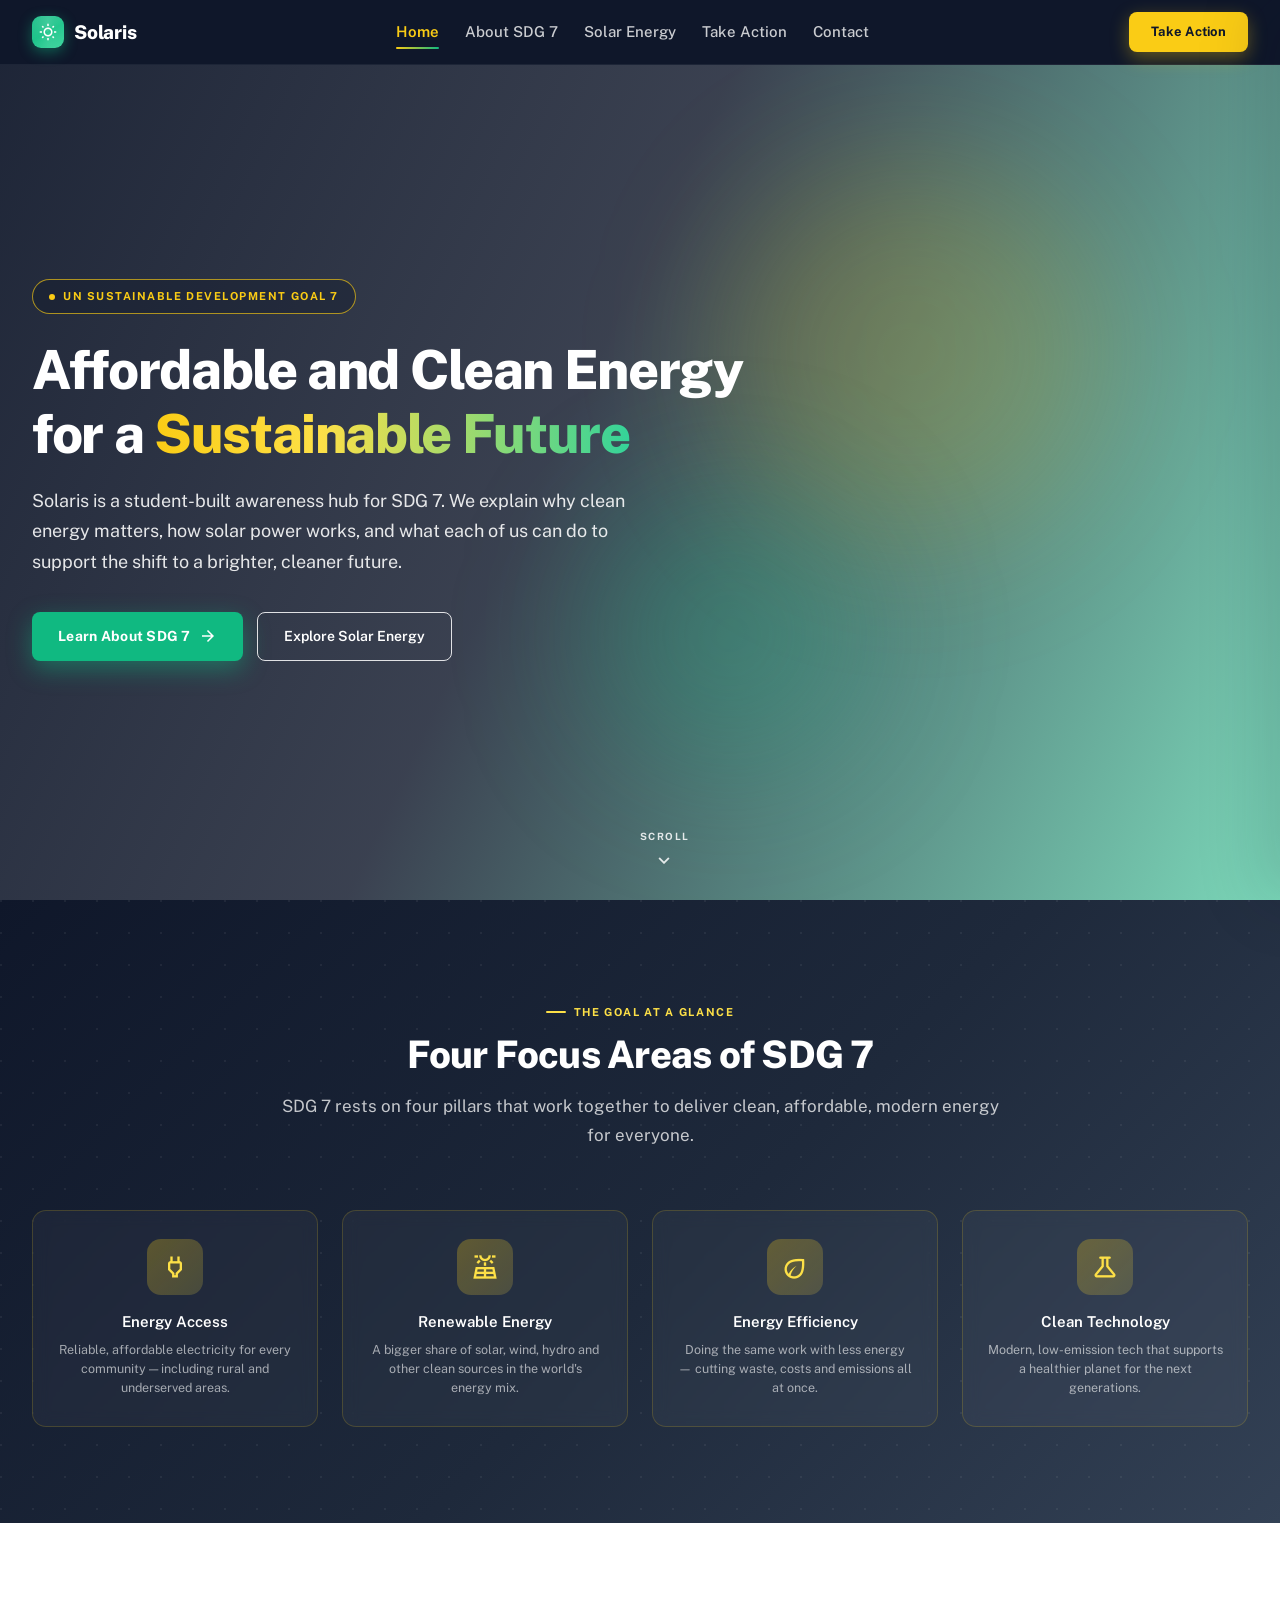
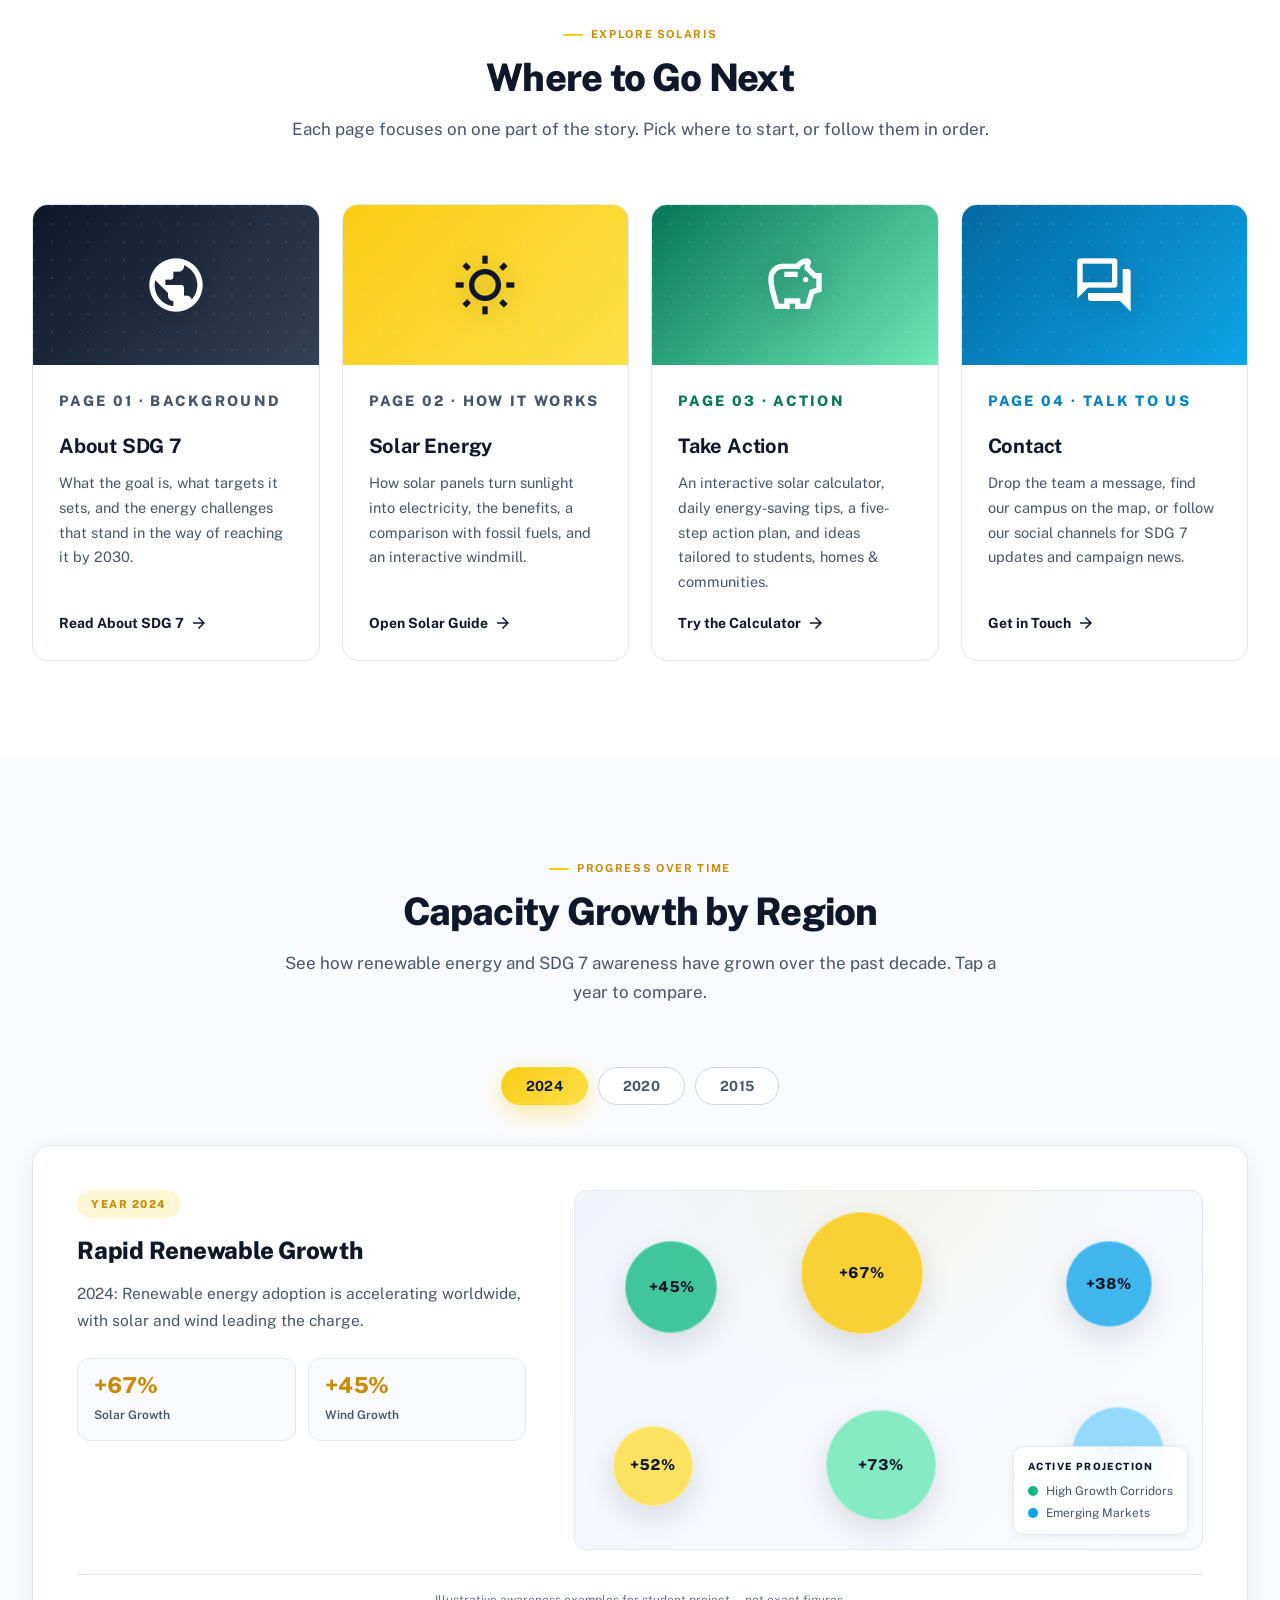
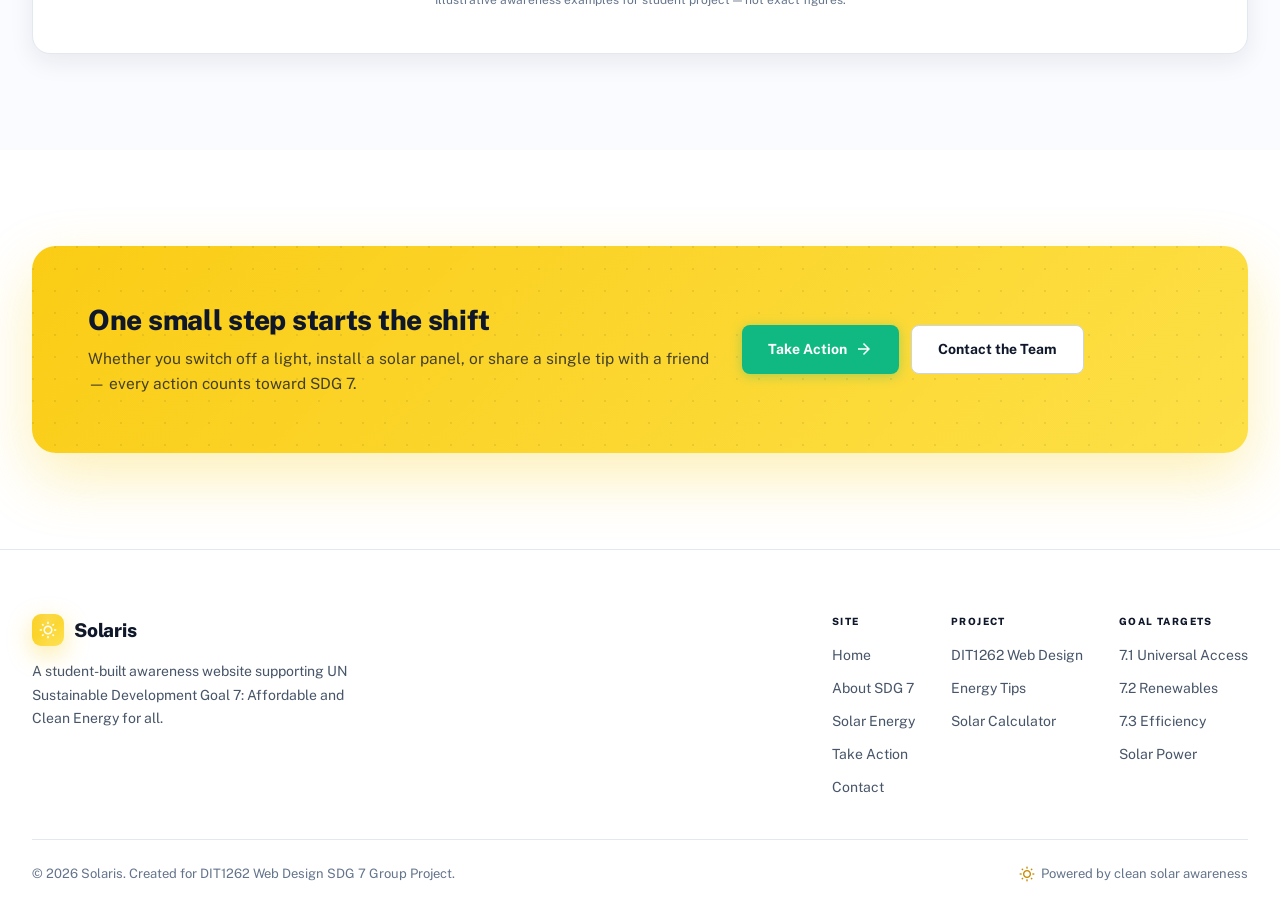
==== index.html @ 4091bb42 "second submit" ====
<!DOCTYPE html>
<html lang="en">
<head>
  <meta charset="utf-8"/>
  <meta name="viewport" content="width=device-width, initial-scale=1.0, viewport-fit=cover"/>
  <meta name="theme-color" content="#0f172a"/>
  <title>Solaris | SDG 7 Affordable and Clean Energy</title>
  <meta name="description" content="Solaris is a student-built awareness website for UN SDG 7: Affordable and Clean Energy. Learn about solar power, the energy challenges we face, and how to take action."/>

  <link rel="preconnect" href="https://fonts.googleapis.com"/>
  <link rel="preconnect" href="https://fonts.gstatic.com" crossorigin/>
  <link href="https://fonts.googleapis.com/css2?family=Public+Sans:wght@300;400;500;600;700;800&display=swap" rel="stylesheet"/>
  <link href="https://fonts.googleapis.com/css2?family=Material+Symbols+Outlined:wght,FILL@100..700,0..1&display=swap" rel="stylesheet"/>
  <link rel="stylesheet" href="css/style.css"/>

  <!-- Page-scoped palette: emerald #10B981 (primary), navy #0F172A (secondary), yellow #FACC15 (accent) -->
  <style>
    /* Clean white page; navy navbar for strong contrast and a modern sustainability feel */
    body { background:#ffffff; }
    .navbar {
      background:#0F172A;
      border-bottom:1px solid rgba(255,255,255,.06);
    }
    .navbar.scrolled {
      background:rgba(15,23,42,.88);
      backdrop-filter:blur(20px);
      -webkit-backdrop-filter:blur(20px);
      box-shadow:0 1px 0 rgba(255,255,255,.04), 0 8px 32px rgba(15,23,42,.35);
    }
    /* Light navbar text on dark navbar */
    .navbar .logo { color:#ffffff; }
    .navbar .nav-link { color:rgba(255,255,255,.78); }
    .navbar .nav-link:hover { color:#ffffff; }
    .navbar .nav-link.active { color:#FACC15; }
    .navbar .hamburger span { background:#ffffff; }
    /* Logo mark — emerald with yellow sun for the sustainability + solar feel */
    .navbar .logo-mark {
      background:linear-gradient(135deg,#10B981 0%,#34D399 100%);
      color:#0F172A;
      box-shadow:0 4px 14px rgba(16,185,129,.45);
    }
    /* Navbar primary CTA — yellow accent for the "Take Action" pill */
    .navbar .nav-actions .btn-primary {
      background:#FACC15;
      color:#0F172A;
      box-shadow:0 6px 18px rgba(250,204,21,.35);
    }
    .navbar .nav-actions .btn-primary:hover {
      background:#fbd72a;
      box-shadow:0 8px 22px rgba(250,204,21,.45);
    }

    /* Hero — navy → emerald gradient overlay (readable, vibrant, on-brand) */
    .image-hero .hero-overlay {
      background:linear-gradient(
        115deg,
        rgba(15,23,42,.94) 0%,
        rgba(15,23,42,.82) 45%,
        rgba(16,185,129,.55) 100%
      );
    }

    /* Pill badge — yellow outline + yellow text (solar accent on dark) */
    .image-hero .hero-badge {
      background:rgba(15,23,42,.35);
      border:1.5px solid rgba(250,204,21,.65);
      color:#FACC15;
    }
    .image-hero .hero-badge .dot { background:#FACC15; }

    /* Headline + lead — white on dark */
    .image-hero h1 { color:#ffffff; }
    .image-hero .lead { color:rgba(255,255,255,.88); }

    /* Accent phrase — yellow → emerald gradient ties the whole palette together */
    .image-hero h1 .accent {
      background:linear-gradient(90deg,#FACC15 0%,#FDE047 35%,#34D399 100%);
      -webkit-background-clip:text; background-clip:text;
      -webkit-text-fill-color:transparent; color:transparent;
    }

    /* Primary CTA — emerald with white text (the renewable-energy signal color) */
    .image-hero .btn-primary {
      background:#10B981;
      color:#ffffff;
      box-shadow:0 8px 24px rgba(16,185,129,.45);
    }
    .image-hero .btn-primary:hover {
      background:#0ea371;
      box-shadow:0 10px 28px rgba(16,185,129,.55);
    }

    /* Ghost CTA — white outline + white text on the dark hero */
    .image-hero .btn-ghost {
      background:transparent;
      border:1.5px solid rgba(255,255,255,.85);
      color:#ffffff;
    }
    .image-hero .btn-ghost:hover {
      background:rgba(255,255,255,.10);
      border-color:#ffffff;
      color:#ffffff;
    }

    /* Hero orbs — soft emerald + yellow halos */
    .image-hero .hero-orb-a { background:rgba(250,204,21,.18); }
    .image-hero .hero-orb-b { background:rgba(16,185,129,.22); }

    /* Scroll hint readable on dark hero */
    .image-hero .scroll-hint { color:rgba(255,255,255,.85); }
  </style>
</head>
<body>

  <!-- ===== NAVIGATION ===== -->
  <header class="navbar" id="navbar" role="banner">
    <div class="container nav-inner">
      <a href="index.html" class="logo" aria-label="Solaris home">
        <span class="logo-mark"><span class="ms" aria-hidden="true">wb_sunny</span></span>
        Solaris
      </a>
      <nav class="nav-links" aria-label="Primary navigation">
        <a href="index.html" class="nav-link active">Home</a>
        <a href="about.html"     class="nav-link">About SDG 7</a>
        <a href="solar.html"     class="nav-link">Solar Energy</a>
        <a href="solutions.html" class="nav-link">Take Action</a>
        <a href="contact.html"   class="nav-link">Contact</a>
      </nav>
      <div class="nav-actions">
        <a href="solutions.html" class="btn-primary" style="font-size:13px;padding:10px 22px;">Take Action</a>
      </div>
      <button class="hamburger" id="hamburger" aria-label="Open menu" aria-expanded="false">
        <span></span><span></span><span></span>
      </button>
    </div>
  </header>

  <!-- ===== MOBILE DRAWER ===== -->
  <div class="mobile-overlay" id="mobileOverlay" aria-hidden="true"></div>
  <aside class="mobile-drawer" id="mobileDrawer" aria-label="Mobile navigation">
    <div class="drawer-head">
      <strong>Menu</strong>
      <button onclick="closeMenu()" aria-label="Close menu" style="color:#475569;"><span class="ms">close</span></button>
    </div>
    <nav class="drawer-nav" aria-label="Mobile primary">
      <a href="index.html" class="active" onclick="closeMenu()">Home</a>
      <a href="about.html"     onclick="closeMenu()">About SDG 7</a>
      <a href="solar.html"     onclick="closeMenu()">Solar Energy</a>
      <a href="solutions.html" onclick="closeMenu()">Take Action</a>
      <a href="contact.html"   onclick="closeMenu()">Contact</a>
    </nav>
  </aside>

  <main id="main">

    <!-- ===== HERO ===== -->
    <section class="image-hero" id="home" aria-labelledby="hero-title">
      <div class="hero-bg">
        <img src="https://lh3.googleusercontent.com/aida-public/[base64]" alt="Wind farm at dusk representing clean renewable energy"/>
        <div class="hero-overlay"></div>
      </div>
      <span class="hero-orb hero-orb-a drifting" aria-hidden="true"></span>
      <span class="hero-orb hero-orb-b drifting" aria-hidden="true" style="animation-delay:-4s;"></span>

      <div class="container hero-content">
        <div class="hero-inner">
          <p class="hero-badge">
            <span class="dot" aria-hidden="true"></span>
            UN Sustainable Development Goal 7
          </p>
          <h1 id="hero-title">
            Affordable and Clean Energy for a <span class="accent">Sustainable Future</span>
          </h1>
          <p class="lead">
            Solaris is a student-built awareness hub for SDG 7. We explain why
            clean energy matters, how solar power works, and what each of us can
            do to support the shift to a brighter, cleaner future.
          </p>
          <div class="hero-actions">
            <a href="about.html" class="btn-primary">
              Learn About SDG 7
              <span class="ms" aria-hidden="true" style="font-size:18px;">arrow_forward</span>
            </a>
            <a href="solar.html" class="btn-ghost">Explore Solar Energy</a>
          </div>
        </div>
      </div>

      <a href="#focus" class="scroll-hint" aria-label="Scroll to next section">
        <span>Scroll</span>
        <span class="ms" aria-hidden="true" style="font-size:22px;">keyboard_arrow_down</span>
      </a>
    </section>

    <!-- ===== SDG 7 FOCUS AREAS (overview only) ===== -->
    <section class="section section--dark" id="focus" aria-labelledby="focus-title">
      <div class="container">
        <div class="center-head reveal">
          <p class="sec-label center">The Goal at a Glance</p>
          <h2 class="section-title" id="focus-title">Four Focus Areas of SDG 7</h2>
          <p class="section-body">SDG 7 rests on four pillars that work together to deliver clean, affordable, modern energy for everyone.</p>
        </div>
        <div class="stats-grid stagger">
          <article class="stat-card reveal d1">
            <div class="stat-icon"><span class="ms" aria-hidden="true">power</span></div>
            <h3>Energy Access</h3>
            <p>Reliable, affordable electricity for every community &mdash; including rural and underserved areas.</p>
          </article>
          <article class="stat-card reveal d2">
            <div class="stat-icon"><span class="ms" aria-hidden="true">solar_power</span></div>
            <h3>Renewable Energy</h3>
            <p>A bigger share of solar, wind, hydro and other clean sources in the world's energy mix.</p>
          </article>
          <article class="stat-card reveal d3">
            <div class="stat-icon"><span class="ms" aria-hidden="true">eco</span></div>
            <h3>Energy Efficiency</h3>
            <p>Doing the same work with less energy &mdash; cutting waste, costs and emissions all at once.</p>
          </article>
          <article class="stat-card reveal d4">
            <div class="stat-icon"><span class="ms" aria-hidden="true">science</span></div>
            <h3>Clean Technology</h3>
            <p>Modern, low-emission tech that supports a healthier planet for the next generations.</p>
          </article>
        </div>
      </div>
    </section>

    <!-- ===== EXPLORE THE SITE (page previews) ===== -->
    <section class="section section--white" id="explore" aria-labelledby="explore-title">
      <div class="container">
        <div class="center-head reveal">
          <p class="sec-label center">Explore Solaris</p>
          <h2 class="section-title" id="explore-title">Where to Go Next</h2>
          <p class="section-body">Each page focuses on one part of the story. Pick where to start, or follow them in order.</p>
        </div>

        <div class="preview-grid">
          <a href="about.html" class="preview-card reveal-up d1">
            <div class="preview-thumb t-navy">
              <span class="ms" aria-hidden="true">public</span>
            </div>
            <div class="preview-body">
              <p class="preview-kicker">Page 01 &middot; Background</p>
              <h3>About SDG 7</h3>
              <p>What the goal is, what targets it sets, and the energy challenges that stand in the way of reaching it by 2030.</p>
              <span class="preview-link">Read About SDG 7 <span class="ms" aria-hidden="true" style="font-size:18px;">arrow_forward</span></span>
            </div>
          </a>

          <a href="solar.html" class="preview-card t-solar reveal-up d2">
            <div class="preview-thumb t-solar">
              <span class="ms" aria-hidden="true">wb_sunny</span>
            </div>
            <div class="preview-body">
              <p class="preview-kicker">Page 02 &middot; How It Works</p>
              <h3>Solar Energy</h3>
              <p>How solar panels turn sunlight into electricity, the benefits, a comparison with fossil fuels, and an interactive windmill.</p>
              <span class="preview-link">Open Solar Guide <span class="ms" aria-hidden="true" style="font-size:18px;">arrow_forward</span></span>
            </div>
          </a>

          <a href="solutions.html" class="preview-card t-green reveal-up d3">
            <div class="preview-thumb t-green">
              <span class="ms" aria-hidden="true">savings</span>
            </div>
            <div class="preview-body">
              <p class="preview-kicker">Page 03 &middot; Action</p>
              <h3>Take Action</h3>
              <p>An interactive solar calculator, daily energy-saving tips, a five-step action plan, and ideas tailored to students, homes &amp; communities.</p>
              <span class="preview-link">Try the Calculator <span class="ms" aria-hidden="true" style="font-size:18px;">arrow_forward</span></span>
            </div>
          </a>

          <a href="contact.html" class="preview-card t-blue reveal-up d4">
            <div class="preview-thumb t-blue">
              <span class="ms" aria-hidden="true">forum</span>
            </div>
            <div class="preview-body">
              <p class="preview-kicker">Page 04 &middot; Talk to Us</p>
              <h3>Contact</h3>
              <p>Drop the team a message, find our campus on the map, or follow our social channels for SDG 7 updates and campaign news.</p>
              <span class="preview-link">Get in Touch <span class="ms" aria-hidden="true" style="font-size:18px;">arrow_forward</span></span>
            </div>
          </a>
        </div>
      </div>
    </section>

    <!-- ===== PROGRESS / YEAR SELECTOR ===== -->
    <section class="section section--surface" id="progress" aria-labelledby="progress-title">
      <div class="container">
        <div class="center-head reveal">
          <p class="sec-label center">Progress Over Time</p>
          <h2 class="section-title" id="progress-title">Capacity Growth by Region</h2>
          <p class="section-body">See how renewable energy and SDG 7 awareness have grown over the past decade. Tap a year to compare.</p>
        </div>

        <div class="year-tabs reveal" id="yearTabs" role="tablist" aria-label="Select year to view">
          <button type="button" class="year-tab active" data-year="2024" role="tab" aria-selected="true">2024</button>
          <button type="button" class="year-tab" data-year="2020" role="tab" aria-selected="false">2020</button>
          <button type="button" class="year-tab" data-year="2015" role="tab" aria-selected="false">2015</button>
        </div>

        <article class="timeline-card reveal">
          <div class="timeline-grid">

            <div class="timeline-content fade" id="timelineContent">
              <span class="timeline-tag" id="timelineTag">Year 2024</span>
              <h3 id="timelineTitle">Rapid Renewable Growth</h3>
              <p id="timelineText">2024: Renewable energy adoption is accelerating worldwide, with solar and wind leading the charge.</p>
              <div class="timeline-mini">
                <div class="mini-stat">
                  <strong id="mini1Val">+67%</strong>
                  <span id="mini1Label">Solar Growth</span>
                </div>
                <div class="mini-stat">
                  <strong id="mini2Val">+45%</strong>
                  <span id="mini2Label">Wind Growth</span>
                </div>
              </div>
            </div>

            <div class="map-visual" id="mapVisual" role="img" aria-label="Animated bubble visual showing regional renewable growth">
              <div class="region-visual" id="regionVisual">
                <div class="region-bubble bubble-a">+45%</div>
                <div class="region-bubble bubble-b">+67%</div>
                <div class="region-bubble bubble-c">+38%</div>
                <div class="region-bubble bubble-d">+52%</div>
                <div class="region-bubble bubble-e">+73%</div>
                <div class="region-bubble bubble-f">+42%</div>
              </div>
              <div class="map-legend" aria-hidden="true">
                <div class="legend-title">Active Projection</div>
                <div class="legend-row"><span class="legend-dot green"></span>High Growth Corridors</div>
                <div class="legend-row"><span class="legend-dot blue"></span>Emerging Markets</div>
              </div>
            </div>

          </div>
          <p class="timeline-foot">Illustrative awareness examples for student project &mdash; not exact figures.</p>
        </article>
      </div>
    </section>

    <!-- ===== CTA BANNER ===== -->
    <section class="section section--white" aria-labelledby="cta-title">
      <div class="container">
        <div class="cta-banner reveal">
          <div class="cta-banner-text">
            <h2 id="cta-title">One small step starts the shift</h2>
            <p>Whether you switch off a light, install a solar panel, or share a single tip with a friend &mdash; every action counts toward SDG 7.</p>
          </div>
          <div class="cta-banner-actions">
            <a href="solutions.html" class="btn-secondary">
              Take Action
              <span class="ms" aria-hidden="true" style="font-size:18px;">arrow_forward</span>
            </a>
            <a href="contact.html" class="btn-outline">Contact the Team</a>
          </div>
        </div>
      </div>
    </section>

  </main>

  <!-- ===== FOOTER ===== -->
  <footer class="footer" role="contentinfo">
    <div class="container">
      <div class="foot-grid">
        <div class="foot-brand">
          <a href="index.html" class="logo">
            <span class="logo-mark"><span class="ms" aria-hidden="true">wb_sunny</span></span>
            Solaris
          </a>
          <p>A student-built awareness website supporting UN Sustainable Development Goal 7: Affordable and Clean Energy for all.</p>
        </div>
        <div class="foot-cols">
          <div class="foot-col">
            <h4>Site</h4>
            <ul>
              <li><a href="index.html">Home</a></li>
              <li><a href="about.html">About SDG 7</a></li>
              <li><a href="solar.html">Solar Energy</a></li>
              <li><a href="solutions.html">Take Action</a></li>
              <li><a href="contact.html">Contact</a></li>
            </ul>
          </div>
          <div class="foot-col">
            <h4>Project</h4>
            <ul>
              <li><a href="about.html">DIT1262 Web Design</a></li>
              <li><a href="solutions.html#tips">Energy Tips</a></li>
              <li><a href="solutions.html#calc">Solar Calculator</a></li>
            </ul>
          </div>
          <div class="foot-col">
            <h4>Goal Targets</h4>
            <ul>
              <li><a href="about.html#what-is">7.1 Universal Access</a></li>
              <li><a href="about.html#what-is">7.2 Renewables</a></li>
              <li><a href="about.html#what-is">7.3 Efficiency</a></li>
              <li><a href="solar.html">Solar Power</a></li>
            </ul>
          </div>
        </div>
      </div>
      <div class="foot-bottom">
        <p>&copy; 2026 Solaris. Created for DIT1262 Web Design SDG 7 Group Project.</p>
        <div class="meta">
          <span class="ms" aria-hidden="true">wb_sunny</span>
          Powered by clean solar awareness
        </div>
      </div>
    </div>
  </footer>

  <script src="js/main.js"></script>

  <!-- Year selector logic (isolated IIFE so it cannot be killed by errors elsewhere) -->
  <script>
  (function () {
    'use strict';
    var yearData = {
      '2024': {
        tag:'Year 2024',
        title:'Rapid Renewable Growth',
        text:'2024: Renewable energy adoption is accelerating worldwide, with solar and wind leading the charge.',
        mini:[{val:'+67%',label:'Solar Growth'},{val:'+45%',label:'Wind Growth'}],
        bubbles:['+45%','+67%','+38%','+52%','+73%','+42%']
      },
      '2020': {
        tag:'Year 2020',
        title:'Steady Renewable Expansion',
        text:'2020: Renewable capacity grew despite the pandemic, with solar PV setting new annual records.',
        mini:[{val:'+35%',label:'Solar Growth'},{val:'+22%',label:'Wind Growth'}],
        bubbles:['+28%','+35%','+18%','+22%','+42%','+15%']
      },
      '2015': {
        tag:'Year 2015',
        title:'The SDG 7 Starting Line',
        text:'2015: The year SDG 7 was adopted. Renewables made up just a small share of the global energy mix.',
        mini:[{val:'+12%',label:'Solar Growth'},{val:'+8%',label:'Wind Growth'}],
        bubbles:['+8%','+12%','+5%','+3%','+15%','+2%']
      }
    };

    function setText(id, value) {
      var el = document.getElementById(id);
      if (el) el.textContent = value;
    }

    function updateYear(year) {
      var data = yearData[year];
      if (!data) return;

      // Toggle active button
      document.querySelectorAll('#yearTabs .year-tab').forEach(function (b) {
        var on = b.getAttribute('data-year') === year;
        b.classList.toggle('active', on);
        b.setAttribute('aria-selected', on ? 'true' : 'false');
      });

      // Trigger fade re-animation
      var content = document.getElementById('timelineContent');
      if (content) {
        content.classList.remove('fade');
        // force reflow
        void content.offsetWidth;
        content.classList.add('fade');
      }

      setText('timelineTag',   data.tag);
      setText('timelineTitle', data.title);
      setText('timelineText',  data.text);
      setText('mini1Val',      data.mini[0].val);
      setText('mini1Label',    data.mini[0].label);
      setText('mini2Val',      data.mini[1].val);
      setText('mini2Label',    data.mini[1].label);

      // Update bubbles with a quick pop animation
      var bubbles = document.querySelectorAll('#regionVisual .region-bubble');
      bubbles.forEach(function (bubble, i) {
        bubble.textContent = data.bubbles[i] || '';
        bubble.style.transform = 'scale(0.85)';
        bubble.style.opacity = '0.5';
        setTimeout(function () {
          bubble.style.transform = '';
          bubble.style.opacity = '';
        }, 140);
      });
    }

    function init() {
      var container = document.getElementById('yearTabs');
      if (!container) return;
      container.addEventListener('click', function (e) {
        var btn = e.target.closest('.year-tab');
        if (!btn || !container.contains(btn)) return;
        updateYear(btn.getAttribute('data-year'));
      });
    }

    if (document.readyState === 'loading') {
      document.addEventListener('DOMContentLoaded', init);
    } else {
      init();
    }
  })();
  </script>
</body>
</html>
---- css/style.css ----
/* =====================================================
   SOLARIS — Shared Stylesheet
   DIT1262 Web Design Group Project
   UN Sustainable Development Goal 7
   ===================================================== */

/* ---------- DESIGN TOKENS ---------- */
:root {
  --navy-900:#0f172a;
  --navy-800:#1e293b;
  --navy-700:#334155;
  --ink-900:#0f172a;
  --ink-700:#475569;
  --ink-500:#64748b;
  --ink-300:#cbd5e1;
  --line:#e2e8f0;
  --bg:#fafbff;
  --green-700:#047857;
  --green-600:#10b981;
  --green-500:#34d399;
  --green-300:#6ee7b7;
  --solar-700:#ca8a04;
  --solar-600:#facc15;
  --solar-400:#fde047;
  --solar-200:#fef9c3;
  --blue-600:#0ea5e9;
  --blue-300:#7dd3fc;
  --warn-600:#c2410c;
  --warn-500:#f97316;
  --warn-300:#fdba74;
  --alert-600:#dc2626;
  --alert-500:#ef4444;
  --alert-300:#fca5a5;

  --shadow-sm:0 2px 8px rgba(15,23,42,.06);
  --shadow-md:0 8px 24px rgba(15,23,42,.08);
  --shadow-lg:0 20px 56px rgba(15,23,42,.12), 0 6px 20px rgba(15,23,42,.06);
  --shadow-glow:0 6px 20px rgba(16,185,129,.45);
  --shadow-solar:0 8px 24px rgba(250,204,21,.4);

  --r-sm:8px;
  --r-md:12px;
  --r-lg:18px;
  --ease:cubic-bezier(0.16,1,0.3,1);
}

/* ---------- RESET ---------- */
*, *::before, *::after { box-sizing:border-box; margin:0; padding:0; }
html {
  scroll-behavior:smooth;
  scroll-padding-top:80px;
  overflow-x:hidden;
}
body {
  font-family:'Public Sans', system-ui, -apple-system, sans-serif;
  color:var(--ink-900);
  background:var(--bg);
  line-height:1.5;
  -webkit-font-smoothing:antialiased;
  overflow-x:hidden;
  min-width:320px;
}
img { max-width:100%; display:block; }
a { text-decoration:none; color:inherit; }
button { font-family:inherit; cursor:pointer; border:none; background:none; }
ul { list-style:none; }
input, textarea, select { font-family:inherit; font-size:inherit; }
table { border-collapse:collapse; width:100%; }

.ms {
  font-family:'Material Symbols Outlined';
  font-variation-settings:'FILL' 0, 'wght' 400, 'GRAD' 0, 'opsz' 24;
  font-size:24px;
  line-height:1;
  display:inline-block;
  vertical-align:middle;
  user-select:none;
}

.container { max-width:1280px; margin:0 auto; padding:0 24px; }

/* ---------- NAVBAR ---------- */
.navbar {
  position:fixed; top:0; left:0; right:0; z-index:50;
  background:#fff;
  border-bottom:1px solid rgba(0,0,0,.05);
  transition:background .4s ease, backdrop-filter .4s ease, box-shadow .4s ease;
}
.navbar.scrolled {
  background:rgba(255,255,255,.82);
  backdrop-filter:blur(20px);
  -webkit-backdrop-filter:blur(20px);
  box-shadow:0 1px 0 rgba(0,0,0,.04), 0 8px 32px rgba(15,23,42,.07);
}
.nav-inner {
  height:64px;
  display:flex; align-items:center; justify-content:space-between;
  gap:32px;
}
.logo {
  display:flex; align-items:center; gap:10px;
  font-weight:800; font-size:19px;
  color:var(--navy-900);
  letter-spacing:-0.01em;
  flex-shrink:0;
}
.logo-mark {
  width:32px; height:32px;
  background:linear-gradient(135deg, var(--solar-600) 0%, var(--solar-400) 100%);
  border-radius:9px;
  display:flex; align-items:center; justify-content:center;
  box-shadow:var(--shadow-solar);
  position:relative;
  overflow:hidden;
}
.logo-mark::after {
  content:'';
  position:absolute; inset:-30%;
  background:conic-gradient(from 0deg, rgba(255,255,255,.4) 0deg, transparent 60deg, rgba(255,255,255,.2) 180deg, transparent 240deg, rgba(255,255,255,.4) 360deg);
  animation:logoSpin 6s linear infinite;
  opacity:.4;
}
@keyframes logoSpin { to { transform:rotate(360deg); } }
.logo-mark .ms { font-size:18px; color:#fff; position:relative; z-index:1; }

.nav-links { display:none; gap:26px; align-items:center; }
.nav-link {
  position:relative;
  font-weight:500; color:var(--ink-700);
  font-size:15px; padding:4px 0;
  transition:color .2s;
}
.nav-link::after {
  content:''; position:absolute; bottom:-2px; left:0; right:0;
  height:2px;
  background:linear-gradient(90deg, var(--solar-600), var(--green-600));
  border-radius:1px;
  transform:scaleX(0); transform-origin:left;
  transition:transform .25s var(--ease);
}
.nav-link:hover { color:var(--navy-900); }
.nav-link:hover::after,
.nav-link.active::after { transform:scaleX(1); }
.nav-link.active { color:var(--navy-900); font-weight:600; }

.nav-actions { display:none; align-items:center; gap:12px; }

.hamburger {
  display:flex; flex-direction:column; gap:5px; padding:4px;
}
.hamburger span {
  display:block; width:24px; height:2px;
  background:var(--navy-900); border-radius:1px;
  transition:transform .3s, opacity .3s;
}
.hamburger.open span:nth-child(1) { transform:translateY(7px) rotate(45deg); }
.hamburger.open span:nth-child(2) { opacity:0; }
.hamburger.open span:nth-child(3) { transform:translateY(-7px) rotate(-45deg); }

/* Mobile drawer */
.mobile-overlay {
  position:fixed; inset:0; z-index:40;
  background:rgba(0,0,0,.4);
  opacity:0; pointer-events:none;
  transition:opacity .3s;
}
.mobile-overlay.open { opacity:1; pointer-events:auto; }
.mobile-drawer {
  position:fixed; top:0; right:0; bottom:0; z-index:50;
  width:280px; background:#fff;
  display:flex; flex-direction:column;
  transform:translateX(100%);
  transition:transform .35s var(--ease);
  box-shadow:-20px 0 60px rgba(15,23,42,.15);
}
.mobile-drawer.open { transform:translateX(0); }
.drawer-head {
  height:64px; padding:0 24px;
  display:flex; align-items:center; justify-content:space-between;
  border-bottom:1px solid var(--line);
}
.drawer-head strong { font-weight:700; color:var(--navy-900); }
.drawer-nav { padding:20px; display:flex; flex-direction:column; gap:4px; }
.drawer-nav a {
  padding:12px 14px; border-radius:8px;
  font-weight:500; color:var(--ink-700); font-size:15px;
  transition:background .2s, color .2s;
}
.drawer-nav a:hover { background:var(--bg); color:var(--navy-900); }
.drawer-nav a.active { color:var(--navy-900); font-weight:600; background:#fef9c3; }

/* ---------- BUTTONS ---------- */
.btn-primary {
  display:inline-flex; align-items:center; justify-content:center; gap:8px;
  background:linear-gradient(135deg, var(--solar-600) 0%, var(--solar-400) 100%);
  color:var(--navy-900);
  font-weight:700; font-size:14px; letter-spacing:.02em;
  padding:13px 26px; border-radius:8px;
  box-shadow:var(--shadow-solar);
  transition:transform .15s, box-shadow .2s, filter .2s;
  white-space:nowrap;
}
.btn-primary:hover {
  transform:translateY(-2px);
  box-shadow:0 12px 28px rgba(250,204,21,.5);
  filter:brightness(1.05);
}
.btn-primary:active { transform:translateY(0); }

.btn-secondary {
  display:inline-flex; align-items:center; justify-content:center; gap:8px;
  background:var(--green-600); color:#fff;
  font-weight:700; font-size:14px;
  padding:13px 26px; border-radius:8px;
  box-shadow:0 2px 12px rgba(16,185,129,.35);
  transition:background .2s, transform .15s, box-shadow .2s;
  white-space:nowrap;
}
.btn-secondary:hover {
  background:#059669; transform:translateY(-2px);
  box-shadow:var(--shadow-glow);
}

.btn-ghost {
  display:inline-flex; align-items:center; gap:8px;
  background:rgba(255,255,255,.08); color:#fff;
  font-weight:600; font-size:14px;
  padding:13px 26px; border-radius:8px;
  border:1.5px solid rgba(255,255,255,.45);
  backdrop-filter:blur(4px);
  -webkit-backdrop-filter:blur(4px);
  transition:background .2s, border-color .2s, transform .15s;
}
.btn-ghost:hover {
  background:rgba(255,255,255,.15);
  border-color:rgba(255,255,255,.7);
  transform:translateY(-2px);
}

.btn-outline {
  display:inline-flex; align-items:center; justify-content:center; gap:8px;
  background:#fff; color:var(--navy-900);
  font-weight:700; font-size:14px;
  padding:13px 26px; border-radius:8px;
  border:1.5px solid var(--ink-300);
  transition:border-color .2s, color .2s, transform .15s;
}
.btn-outline:hover {
  border-color:var(--solar-600);
  color:var(--solar-700);
  transform:translateY(-2px);
}

/* ---------- SCROLL REVEAL ---------- */
.reveal, .reveal-l, .reveal-r {
  opacity:0;
  transition:opacity .75s var(--ease), transform .75s var(--ease);
}
.reveal   { transform:translateY(28px); }
.reveal-l { transform:translateX(-28px); }
.reveal-r { transform:translateX(28px); }
.reveal.vis, .reveal-l.vis, .reveal-r.vis { opacity:1; transform:none; }
.d1 { transition-delay:70ms; }
.d2 { transition-delay:140ms; }
.d3 { transition-delay:210ms; }
.d4 { transition-delay:280ms; }
.d5 { transition-delay:350ms; }
.d6 { transition-delay:420ms; }

/* ---------- HERO (page-level) ---------- */
.page-hero {
  position:relative;
  min-height:62vh;
  display:flex; align-items:center;
  overflow:hidden;
  padding:140px 0 90px;
  background:linear-gradient(135deg, var(--navy-900) 0%, var(--navy-800) 55%, var(--navy-700) 100%);
}
.page-hero::before {
  content:''; position:absolute; inset:0;
  background-image:radial-gradient(circle at 1px 1px, rgba(255,255,255,.06) 1px, transparent 0);
  background-size:32px 32px; pointer-events:none;
}
.page-hero::after {
  content:''; position:absolute; inset:0;
  background:radial-gradient(circle at 80% 20%, rgba(250,204,21,.18) 0%, transparent 55%),
             radial-gradient(circle at 15% 85%, rgba(110,231,183,.14) 0%, transparent 50%);
  pointer-events:none;
}
.hero-orb {
  position:absolute; border-radius:50%; pointer-events:none;
  filter:blur(70px);
}
.hero-orb-a { width:380px; height:380px; background:rgba(250,204,21,.18); top:18%; right:10%; }
.hero-orb-b { width:260px; height:260px; background:rgba(16,185,129,.14); bottom:14%; right:38%; }

.hero-inner { max-width:760px; position:relative; z-index:2; }

@keyframes heroIn {
  from { opacity:0; transform:translateY(20px); }
  to   { opacity:1; transform:translateY(0); }
}
@keyframes glowPulse {
  0%, 100% { box-shadow:0 0 0 0 rgba(250,204,21,.45); }
  50%      { box-shadow:0 0 0 12px rgba(250,204,21,0); }
}

.hero-badge {
  display:inline-flex; align-items:center; gap:8px;
  padding:8px 16px; border-radius:100px;
  background:rgba(250,204,21,.18);
  border:1px solid rgba(250,204,21,.4);
  color:var(--solar-400); font-size:11px; font-weight:700;
  letter-spacing:.14em; text-transform:uppercase;
  margin-bottom:24px;
  animation:heroIn .6s .25s ease both, glowPulse 3s ease-in-out 1s infinite;
}
.hero-badge .dot { width:6px; height:6px; border-radius:50%; background:var(--solar-400); }

.page-hero h1 {
  font-size:48px; line-height:58px;
  letter-spacing:-.025em; font-weight:800;
  color:#fff; margin-bottom:18px;
  animation:heroIn .7s .45s ease both;
}
.page-hero h1 .accent {
  background:linear-gradient(95deg, var(--solar-400) 0%, var(--green-300) 100%);
  -webkit-background-clip:text; -webkit-text-fill-color:transparent;
  background-clip:text;
}
.page-hero .lead {
  color:rgba(255,255,255,.78);
  font-size:17px; line-height:1.7;
  margin-bottom:32px; max-width:600px;
  animation:heroIn .7s .65s ease both;
}
.hero-actions {
  display:flex; flex-wrap:wrap; gap:14px;
  animation:heroIn .7s .85s ease both;
}

.crumbs {
  display:flex; align-items:center; gap:8px;
  font-size:12px; color:rgba(255,255,255,.6);
  margin-bottom:22px; letter-spacing:.04em;
  animation:heroIn .6s .15s ease both;
}
.crumbs a { color:rgba(255,255,255,.78); transition:color .2s; }
.crumbs a:hover { color:var(--solar-400); }
.crumbs .ms { font-size:14px; opacity:.6; }

/* ---------- SECTION PRIMITIVES ---------- */
.section { padding:96px 0; }
.section--white { background:#fff; }
.section--surface { background:var(--bg); }
.section--soft {
  background:linear-gradient(145deg, #eef5ff 0%, #fef9c3 100%);
}
.section--dark {
  background:linear-gradient(135deg, var(--navy-900) 0%, var(--navy-800) 55%, var(--navy-700) 100%);
  color:#fff; position:relative; overflow:hidden;
}
.section--dark::before {
  content:''; position:absolute; inset:0;
  background-image:radial-gradient(circle at 1px 1px, rgba(255,255,255,.06) 1px, transparent 0);
  background-size:32px 32px; pointer-events:none;
}
.section--dark > .container { position:relative; z-index:1; }

.sec-label {
  display:inline-flex; align-items:center; gap:8px;
  font-size:11px; font-weight:700; letter-spacing:.15em;
  text-transform:uppercase; color:var(--solar-700);
  margin-bottom:12px;
}
.sec-label::before {
  content:''; width:20px; height:2px;
  background:var(--solar-600); border-radius:1px;
  flex-shrink:0;
}
.sec-label.center { justify-content:center; }
.section--dark .sec-label { color:var(--solar-400); }
.section--dark .sec-label::before { background:var(--solar-400); }

.section-title {
  font-size:38px; line-height:46px; font-weight:800;
  color:var(--navy-900); letter-spacing:-.02em;
}
.section--dark .section-title { color:#fff; }
.section-body {
  color:var(--ink-700);
  font-size:17px; line-height:1.7;
  margin-top:14px;
}
.section--dark .section-body { color:rgba(255,255,255,.75); }

.center-head { text-align:center; max-width:720px; margin:0 auto 60px; }

/* ---------- CARDS (generic) ---------- */
.cards-grid {
  display:grid; grid-template-columns:1fr; gap:24px;
}
.card {
  background:#fff; border:1px solid var(--line);
  border-radius:14px;
  padding:32px;
  transition:transform .35s var(--ease), box-shadow .35s var(--ease), border-color .3s ease;
  position:relative; overflow:hidden;
}
.card:hover {
  transform:translateY(-5px);
  box-shadow:var(--shadow-lg);
  border-color:var(--ink-300);
}
.card::before {
  content:''; position:absolute; top:0; left:0; right:0; height:3px;
  background:linear-gradient(90deg, var(--bar-from, var(--solar-600)), var(--bar-to, var(--solar-400)));
}
.card.t-warn  { --bar-from:var(--warn-500); --bar-to:var(--warn-300); }
.card.t-alert { --bar-from:var(--alert-500); --bar-to:var(--alert-300); }
.card.t-info  { --bar-from:var(--blue-600); --bar-to:var(--blue-300); }
.card.t-green { --bar-from:var(--green-600); --bar-to:var(--green-300); }
.card.t-solar { --bar-from:var(--solar-600); --bar-to:var(--solar-400); }

.card-icon {
  width:56px; height:56px;
  border-radius:14px;
  display:flex; align-items:center; justify-content:center;
  margin-bottom:20px;
}
.card.t-solar .card-icon { background:rgba(250,204,21,.15); }
.card.t-solar .card-icon .ms { color:var(--solar-700); font-size:28px; }
.card.t-warn  .card-icon { background:rgba(249,115,22,.12); }
.card.t-warn  .card-icon .ms { color:var(--warn-600); font-size:28px; }
.card.t-alert .card-icon { background:rgba(239,68,68,.10); }
.card.t-alert .card-icon .ms { color:var(--alert-600); font-size:28px; }
.card.t-info  .card-icon { background:rgba(14,165,233,.12); }
.card.t-info  .card-icon .ms { color:#0284c7; font-size:28px; }
.card.t-green .card-icon { background:rgba(16,185,129,.12); }
.card.t-green .card-icon .ms { color:var(--green-700); font-size:28px; }

.card h3 {
  font-size:20px; font-weight:700;
  color:var(--navy-900);
  margin-bottom:12px;
  letter-spacing:-.01em;
}
.card p {
  color:var(--ink-700);
  font-size:14.5px; line-height:1.7;
}
.card-meta {
  margin-top:18px; padding-top:18px;
  border-top:1px solid var(--line);
  display:flex; align-items:center; gap:8px;
  font-size:13px; font-weight:600; color:var(--ink-700);
}
.card-meta .ms { font-size:18px; color:var(--solar-700); }

/* About-style highlight card */
.about-card {
  background:#fff; border:1px solid var(--line); border-radius:18px;
  padding:40px;
  box-shadow:var(--shadow-md);
}
.about-card.dark {
  background:linear-gradient(135deg, var(--navy-900) 0%, var(--navy-800) 60%, var(--navy-700) 100%);
  color:#fff; border-color:transparent;
}
.about-icon-row {
  display:flex; align-items:center; gap:14px;
  margin-bottom:20px;
}
.about-icon {
  width:52px; height:52px; flex-shrink:0;
  background:linear-gradient(135deg, var(--solar-600) 0%, var(--solar-400) 100%);
  border-radius:12px;
  display:flex; align-items:center; justify-content:center;
  box-shadow:var(--shadow-solar);
}
.about-icon.green {
  background:linear-gradient(135deg, var(--green-600) 0%, var(--green-300) 100%);
  box-shadow:0 4px 14px rgba(16,185,129,.3);
}
.about-icon .ms { color:#fff; font-size:26px; }
.about-card h3 {
  font-size:22px; font-weight:700;
  color:var(--navy-900); letter-spacing:-.01em;
}
.about-card.dark h3 { color:#fff; }
.about-card p {
  color:var(--ink-700);
  font-size:15.5px; line-height:1.75;
  margin-top:6px;
}
.about-card.dark p { color:rgba(255,255,255,.8); }
.about-card p + p { margin-top:12px; }
.about-points {
  margin-top:24px; padding-top:24px;
  border-top:1px solid var(--line);
  display:grid; gap:14px;
}
.about-card.dark .about-points { border-top-color:rgba(255,255,255,.12); }
.about-point {
  display:flex; gap:12px; align-items:flex-start;
  font-size:14.5px; color:var(--ink-900);
}
.about-card.dark .about-point { color:rgba(255,255,255,.85); }
.about-point .ms {
  color:var(--solar-700); font-size:22px;
  flex-shrink:0; margin-top:1px;
}
.about-card.dark .about-point .ms { color:var(--solar-400); }
.about-point strong { color:var(--navy-900); }
.about-card.dark .about-point strong { color:#fff; }

/* ---------- STATS GRID ---------- */
.stats-grid {
  display:grid; grid-template-columns:repeat(2, 1fr); gap:24px;
}
.stat-card {
  background:rgba(255,255,255,.04);
  border:1px solid rgba(250,204,21,.18);
  border-radius:14px;
  padding:28px 24px;
  text-align:center;
  transition:transform .3s var(--ease), background .3s, border-color .3s;
  backdrop-filter:blur(8px);
}
.stat-card:hover {
  transform:translateY(-5px);
  background:rgba(255,255,255,.07);
  border-color:rgba(250,204,21,.35);
}
.stat-icon {
  width:56px; height:56px;
  border-radius:14px;
  background:linear-gradient(135deg, rgba(250,204,21,.28) 0%, rgba(253,224,71,.18) 100%);
  display:flex; align-items:center; justify-content:center;
  margin:0 auto 16px;
}
.stat-icon .ms { font-size:28px; color:var(--solar-400); }
.stat-card .stat-value {
  display:block;
  color:#fff; font-size:32px; font-weight:800;
  letter-spacing:-.02em; margin-bottom:6px;
  font-variant-numeric:tabular-nums;
}
.stat-card h3 {
  color:#fff; font-size:15px; font-weight:600;
  margin-bottom:6px;
}
.stat-card p {
  color:rgba(255,255,255,.6);
  font-size:12.5px; line-height:1.55;
}

/* Light-bg stat card */
.stat-tile {
  background:#fff;
  border:1px solid var(--line);
  border-radius:14px; padding:24px;
  display:flex; gap:16px; align-items:flex-start;
  transition:transform .3s var(--ease), box-shadow .3s, border-color .3s;
}
.stat-tile:hover {
  transform:translateY(-4px);
  box-shadow:var(--shadow-md);
  border-color:var(--solar-400);
}
.stat-tile-icon {
  width:48px; height:48px; flex-shrink:0;
  border-radius:12px;
  background:linear-gradient(135deg, var(--solar-600) 0%, var(--solar-400) 100%);
  display:flex; align-items:center; justify-content:center;
  box-shadow:var(--shadow-solar);
}
.stat-tile-icon .ms { color:#fff; font-size:24px; }
.stat-tile .num {
  font-size:24px; font-weight:800;
  color:var(--navy-900); letter-spacing:-.01em;
  line-height:1;
}
.stat-tile h4 {
  margin-top:6px;
  font-size:14px; font-weight:700; color:var(--navy-900);
}
.stat-tile p {
  margin-top:4px;
  font-size:13px; color:var(--ink-700); line-height:1.55;
}

/* ---------- COMPARISON TABLE ---------- */
.compare-wrap {
  background:#fff; border-radius:14px;
  border:1px solid var(--line);
  overflow:hidden;
  box-shadow:var(--shadow-sm);
}
.compare {
  width:100%; min-width:560px;
  border-collapse:collapse;
}
.compare thead th {
  background:var(--navy-900);
  color:#fff;
  text-align:left;
  padding:18px 22px;
  font-size:13px; font-weight:700;
  letter-spacing:.06em; text-transform:uppercase;
}
.compare thead th.solar { background:linear-gradient(135deg, var(--solar-600), var(--solar-400)); color:var(--navy-900); }
.compare thead th.fossil { background:linear-gradient(135deg, #4b3621, #6b4f30); }
.compare tbody td {
  padding:16px 22px;
  font-size:14.5px;
  color:var(--ink-900);
  border-top:1px solid var(--line);
  vertical-align:top;
}
.compare tbody tr:hover td { background:#fffbeb; }
.compare tbody td:first-child {
  font-weight:700; color:var(--navy-900);
  background:var(--bg);
}
.compare-scroll { overflow-x:auto; }
.compare .ms { font-size:18px; vertical-align:middle; margin-right:6px; }
.compare .yes .ms { color:var(--green-600); }
.compare .no .ms { color:var(--alert-500); }

/* ---------- TIMELINE ---------- */
.timeline {
  position:relative;
  display:grid; gap:32px;
  padding-left:24px;
}
.timeline::before {
  content:''; position:absolute; top:8px; bottom:8px; left:8px;
  width:2px;
  background:linear-gradient(180deg, var(--solar-600), var(--green-600));
  border-radius:2px;
}
.t-item { position:relative; padding-left:26px; }
.t-item::before {
  content:''; position:absolute; top:6px; left:-12px;
  width:18px; height:18px; border-radius:50%;
  background:#fff; border:3px solid var(--solar-600);
  box-shadow:0 0 0 4px #fff;
}
.t-item h3 {
  font-size:18px; font-weight:700;
  color:var(--navy-900); margin-bottom:6px;
}
.t-item p { color:var(--ink-700); font-size:14.5px; line-height:1.7; }
.t-item .step {
  display:inline-block;
  font-size:11px; font-weight:800; letter-spacing:.14em;
  text-transform:uppercase; color:var(--solar-700);
  margin-bottom:6px;
}

/* ---------- FAQ ACCORDION ---------- */
.faq-list { display:grid; gap:12px; }
.faq {
  background:#fff; border:1px solid var(--line);
  border-radius:12px; overflow:hidden;
  transition:border-color .25s, box-shadow .25s;
}
.faq[open] { border-color:var(--solar-400); box-shadow:var(--shadow-sm); }
.faq summary {
  list-style:none;
  padding:18px 22px;
  display:flex; align-items:center; justify-content:space-between; gap:16px;
  cursor:pointer; user-select:none;
  font-weight:700; color:var(--navy-900); font-size:15.5px;
}
.faq summary::-webkit-details-marker { display:none; }
.faq summary::after {
  content:'expand_more';
  font-family:'Material Symbols Outlined';
  font-size:24px; color:var(--solar-700);
  transition:transform .3s var(--ease);
  flex-shrink:0;
}
.faq[open] summary::after { transform:rotate(180deg); }
.faq-body {
  padding:0 22px 20px;
  color:var(--ink-700);
  font-size:14.5px; line-height:1.75;
}

/* ---------- WINDMILL (animated) ---------- */
.windmill-stage {
  position:relative;
  width:100%;
  min-height:380px;
  display:flex; align-items:flex-end; justify-content:center;
  padding:30px 20px 10px;
  border-radius:18px;
  background:linear-gradient(180deg, #b8e0ff 0%, #e6f5ff 50%, #d0eed1 100%);
  border:1px solid var(--line);
  overflow:hidden;
  cursor:pointer;
  user-select:none;
}
.windmill-stage::before {
  content:''; position:absolute; inset:0;
  background:radial-gradient(circle at 70% 30%, rgba(253,224,71,.55) 0%, transparent 35%);
  pointer-events:none;
}
.windmill-sun {
  position:absolute; top:36px; right:46px;
  width:56px; height:56px; border-radius:50%;
  background:radial-gradient(circle, var(--solar-400) 0%, var(--solar-600) 70%, transparent 100%);
  box-shadow:0 0 50px rgba(250,204,21,.7);
  animation:sunPulse 4s ease-in-out infinite;
}
@keyframes sunPulse {
  0%, 100% { transform:scale(1);   filter:brightness(1); }
  50%      { transform:scale(1.08); filter:brightness(1.15); }
}
.windmill-cloud {
  position:absolute;
  background:#fff; border-radius:100px;
  opacity:.85;
  box-shadow:0 4px 20px rgba(15,23,42,.06);
  animation:cloudDrift 22s linear infinite;
}
.windmill-cloud::before, .windmill-cloud::after {
  content:''; position:absolute;
  background:#fff; border-radius:50%;
}
.windmill-cloud.c1 { width:80px; height:18px; top:80px; left:10%; }
.windmill-cloud.c1::before { width:30px; height:30px; top:-12px; left:14px; }
.windmill-cloud.c1::after  { width:22px; height:22px; top:-8px; left:46px; }
.windmill-cloud.c2 { width:60px; height:14px; top:130px; left:60%; animation-duration:30s; animation-direction:reverse; }
.windmill-cloud.c2::before { width:24px; height:24px; top:-10px; left:10px; }
.windmill-cloud.c2::after  { width:18px; height:18px; top:-6px; left:36px; }
@keyframes cloudDrift {
  from { transform:translateX(-30px); }
  to   { transform:translateX(420px); }
}

.windmill {
  position:relative;
  width:240px; height:340px;
  z-index:2;
}
.windmill-pole {
  position:absolute;
  bottom:0; left:50%;
  transform:translateX(-50%);
  width:14px; height:240px;
  background:linear-gradient(180deg, #f5f5f5 0%, #d6d6d6 100%);
  border-radius:7px 7px 4px 4px;
  box-shadow:inset -2px 0 0 rgba(0,0,0,.08), 2px 4px 14px rgba(15,23,42,.18);
}
.windmill-base {
  position:absolute; bottom:-2px; left:50%;
  transform:translateX(-50%);
  width:80px; height:14px;
  background:linear-gradient(180deg, #4a6b3a 0%, #2e4423 100%);
  border-radius:50%;
  filter:blur(.5px);
  z-index:1;
}
.windmill-hub {
  position:absolute;
  top:30px; left:50%;
  width:240px; height:240px;
  transform-origin:center center;
  animation:bladeSpin 8s linear infinite;
}
.windmill-stage:hover .windmill-hub,
.windmill-stage.spinning .windmill-hub {
  animation:bladeSpin 1.2s linear infinite;
}
@keyframes bladeSpin {
  from { transform:translateX(-50%) rotate(0deg); }
  to   { transform:translateX(-50%) rotate(360deg); }
}
.windmill-blade {
  position:absolute;
  top:50%; left:50%;
  width:14px; height:108px;
  background:linear-gradient(180deg, #fff 0%, #e8eef4 60%, #d0d6dd 100%);
  border-radius:7px 7px 50% 50% / 7px 7px 16px 16px;
  transform-origin:center bottom;
  box-shadow:0 2px 6px rgba(15,23,42,.16);
}
.windmill-blade.b1 { transform:translate(-50%, -100%) rotate(0deg); }
.windmill-blade.b2 { transform:translate(-50%, -100%) rotate(120deg); }
.windmill-blade.b3 { transform:translate(-50%, -100%) rotate(240deg); }
.windmill-cap {
  position:absolute; top:50%; left:50%;
  width:24px; height:24px;
  background:radial-gradient(circle at 35% 35%, var(--solar-400), var(--solar-700));
  border-radius:50%;
  transform:translate(-50%, -50%);
  box-shadow:0 0 10px rgba(250,204,21,.5);
  z-index:3;
}
.windmill-hint {
  position:absolute; bottom:14px; left:50%;
  transform:translateX(-50%);
  font-size:11px; font-weight:700;
  letter-spacing:.14em; text-transform:uppercase;
  color:var(--navy-800);
  background:rgba(255,255,255,.85);
  padding:6px 14px; border-radius:100px;
  display:flex; align-items:center; gap:6px;
  box-shadow:var(--shadow-sm);
  z-index:5;
  pointer-events:none;
}
.windmill-hint .ms { font-size:14px; color:var(--solar-700); }

/* ---------- SOLAR CALCULATOR ---------- */
.calc-wrap {
  background:#fff; border:1px solid var(--line);
  border-radius:18px; padding:32px;
  box-shadow:var(--shadow-md);
  display:grid; gap:24px;
  grid-template-columns:1fr;
}
.calc-form { display:grid; gap:18px; }
.calc-field { display:grid; gap:8px; }
.calc-field label {
  font-size:11px; font-weight:800;
  color:var(--navy-900); text-transform:uppercase;
  letter-spacing:.12em;
  display:flex; justify-content:space-between; align-items:center;
}
.calc-field label .val {
  font-size:13px; color:var(--solar-700);
  font-weight:700;
}
.calc-field input[type="range"] {
  -webkit-appearance:none; appearance:none;
  width:100%; height:6px;
  background:linear-gradient(90deg, var(--solar-600) var(--p, 50%), var(--ink-300) var(--p, 50%));
  border-radius:3px; outline:none;
}
.calc-field input[type="range"]::-webkit-slider-thumb {
  -webkit-appearance:none;
  width:22px; height:22px; border-radius:50%;
  background:#fff; border:3px solid var(--solar-600);
  box-shadow:var(--shadow-sm);
  cursor:pointer;
  transition:transform .15s;
}
.calc-field input[type="range"]::-webkit-slider-thumb:hover { transform:scale(1.15); }
.calc-field input[type="range"]::-moz-range-thumb {
  width:22px; height:22px; border-radius:50%;
  background:#fff; border:3px solid var(--solar-600);
  cursor:pointer;
}
.calc-field select {
  padding:12px 16px;
  border:1.5px solid var(--ink-300); border-radius:8px;
  background:#fff; color:var(--ink-900);
  font-size:15px; outline:none;
  transition:border-color .2s, box-shadow .2s;
}
.calc-field select:focus {
  border-color:var(--solar-600);
  box-shadow:0 0 0 3px rgba(250,204,21,.15);
}
.calc-results {
  display:grid; gap:14px;
  background:linear-gradient(135deg, var(--navy-900) 0%, var(--navy-800) 100%);
  color:#fff;
  border-radius:14px;
  padding:24px;
  position:relative; overflow:hidden;
}
.calc-results::before {
  content:''; position:absolute; inset:0;
  background:radial-gradient(circle at 80% 20%, rgba(250,204,21,.18), transparent 50%);
}
.calc-out {
  position:relative; z-index:1;
  display:flex; justify-content:space-between; align-items:baseline;
  padding:10px 0;
  border-bottom:1px dashed rgba(255,255,255,.1);
}
.calc-out:last-child { border-bottom:0; }
.calc-out .lbl {
  color:rgba(255,255,255,.7);
  font-size:13px;
}
.calc-out .num {
  color:var(--solar-400);
  font-size:22px; font-weight:800;
  font-variant-numeric:tabular-nums;
  letter-spacing:-.01em;
}
.calc-out .num small { font-size:13px; font-weight:600; color:rgba(253,224,71,.8); margin-left:4px; }
.calc-note {
  position:relative; z-index:1;
  font-size:11.5px; color:rgba(255,255,255,.55);
  margin-top:6px;
}

/* ---------- TIPS / CHECKLIST ---------- */
.tips-grid {
  display:grid; grid-template-columns:1fr; gap:16px;
}
.tip-card {
  background:#fff; border:1px solid var(--line);
  border-radius:12px; padding:22px 24px;
  display:flex; align-items:flex-start; gap:16px;
  transition:transform .25s, border-color .25s, box-shadow .25s;
}
.tip-card:hover {
  transform:translateY(-3px);
  border-color:var(--solar-400);
  box-shadow:0 12px 32px rgba(250,204,21,.15);
}
.tip-num {
  flex-shrink:0;
  width:40px; height:40px;
  background:linear-gradient(135deg, var(--solar-600) 0%, var(--solar-400) 100%);
  border-radius:10px;
  display:flex; align-items:center; justify-content:center;
  color:var(--navy-900); font-weight:800; font-size:14px;
  box-shadow:var(--shadow-solar);
}
.tip-card h3 {
  font-size:15.5px; font-weight:700;
  color:var(--navy-900); margin-bottom:4px;
}
.tip-card p {
  color:var(--ink-700); font-size:14px; line-height:1.65;
}

/* ---------- CONTACT ---------- */
.contact-grid {
  display:grid; grid-template-columns:1fr; gap:32px;
  align-items:stretch;
}
.contact-info {
  background:linear-gradient(135deg, var(--navy-900) 0%, var(--navy-800) 60%, var(--navy-700) 100%);
  border-radius:18px; padding:40px;
  color:#fff; position:relative; overflow:hidden;
}
.contact-info::before {
  content:''; position:absolute; inset:0;
  background-image:radial-gradient(circle at 1px 1px, rgba(255,255,255,.06) 1px, transparent 0);
  background-size:24px 24px; pointer-events:none;
}
.contact-info-inner { position:relative; z-index:1; }
.contact-info h3 {
  font-size:24px; font-weight:700;
  margin-bottom:12px; letter-spacing:-.01em;
}
.contact-info > .contact-info-inner > p {
  color:rgba(255,255,255,.7);
  font-size:15px; line-height:1.7;
  margin-bottom:30px;
}
.contact-list { display:flex; flex-direction:column; gap:18px; }
.contact-item { display:flex; align-items:flex-start; gap:14px; }
.contact-item-icon {
  width:42px; height:42px; flex-shrink:0;
  background:rgba(250,204,21,.15);
  border:1px solid rgba(250,204,21,.32);
  border-radius:10px;
  display:flex; align-items:center; justify-content:center;
}
.contact-item-icon .ms { color:var(--solar-400); font-size:20px; }
.contact-item-text strong {
  display:block; color:#fff;
  font-weight:600; font-size:14px;
  margin-bottom:2px;
}
.contact-item-text span, .contact-item-text a {
  color:rgba(255,255,255,.7); font-size:13.5px;
  transition:color .2s;
}
.contact-item-text a:hover { color:var(--solar-400); }

.social-row {
  display:flex; gap:10px; margin-top:28px;
  padding-top:24px;
  border-top:1px solid rgba(255,255,255,.1);
}
.social-link {
  width:40px; height:40px;
  display:flex; align-items:center; justify-content:center;
  background:rgba(255,255,255,.06);
  border:1px solid rgba(255,255,255,.12);
  border-radius:10px;
  color:#fff;
  transition:background .2s, border-color .2s, transform .15s;
}
.social-link:hover {
  background:rgba(250,204,21,.15);
  border-color:rgba(250,204,21,.4);
  transform:translateY(-3px);
  color:var(--solar-400);
}
.social-link .ms { font-size:20px; }

.contact-form-card {
  background:#fff; border:1px solid var(--line);
  border-radius:18px; padding:40px;
  box-shadow:var(--shadow-md);
}
.field { margin-bottom:18px; }
.field label {
  display:flex; align-items:center; justify-content:space-between;
  font-size:11px; font-weight:800;
  color:var(--navy-900);
  text-transform:uppercase;
  letter-spacing:.12em; margin-bottom:8px;
}
.field-wrap { position:relative; }
.field-input, .field-textarea, .field-select {
  width:100%; padding:13px 16px;
  border:1.5px solid var(--ink-300); border-radius:8px;
  font-size:15px; background:#fff; color:var(--ink-900);
  transition:border-color .2s, box-shadow .2s; outline:none;
}
.field-textarea {
  min-height:130px; resize:vertical;
  line-height:1.6;
}
.field-input:focus, .field-textarea:focus, .field-select:focus {
  border-color:var(--solar-600);
  box-shadow:0 0 0 3px rgba(250,204,21,.15);
}
.field-input.is-error, .field-textarea.is-error, .field-select.is-error {
  border-color:var(--alert-500);
  box-shadow:0 0 0 3px rgba(239,68,68,.1);
}
.field-input.is-valid, .field-textarea.is-valid, .field-select.is-valid {
  border-color:var(--green-600);
  box-shadow:0 0 0 3px rgba(16,185,129,.1);
}
.field-error {
  display:flex; align-items:center; gap:5px;
  font-size:12px; font-weight:600; color:var(--alert-600);
  margin-top:6px;
  max-height:0; overflow:hidden; opacity:0;
  transition:max-height .25s ease, opacity .25s ease;
}
.field-error.show { max-height:40px; opacity:1; }
.field-error .ms { font-size:14px; }

.form-message {
  display:flex; align-items:center; gap:10px;
  padding:14px 18px; border-radius:10px;
  background:rgba(16,185,129,.10);
  border:1px solid rgba(16,185,129,.25);
  color:var(--green-700);
  font-weight:600; font-size:14px;
  margin-bottom:18px;
  max-height:0; overflow:hidden; opacity:0;
  transition:max-height .4s var(--ease), opacity .35s ease, margin-bottom .4s ease;
}
.form-message.show { max-height:120px; opacity:1; }
.form-message .ms { font-size:22px; color:var(--green-600); flex-shrink:0; }

.btn-submit {
  width:100%; padding:14px;
  font-size:15px;
  position:relative; overflow:hidden;
}
.btn-submit .btn-label { transition:opacity .2s; }
.btn-submit .btn-spin {
  position:absolute; inset:0;
  display:flex; align-items:center; justify-content:center;
  opacity:0; transition:opacity .2s;
}
@keyframes spin { to { transform:rotate(360deg); } }
.btn-submit.is-sending .btn-label { opacity:0; }
.btn-submit.is-sending .btn-spin { opacity:1; }
.btn-submit.is-sending .btn-spin span {
  width:20px; height:20px;
  border:2.5px solid rgba(0,0,0,.2);
  border-top-color:var(--navy-900);
  border-radius:50%;
  animation:spin .7s linear infinite;
  display:block;
}

.map-frame {
  width:100%; height:280px;
  border:1px solid var(--line);
  border-radius:14px;
  overflow:hidden;
  background:var(--bg);
}
.map-frame iframe {
  width:100%; height:100%;
  border:0;
}

/* ---------- PROCESS / HOW IT WORKS ---------- */
.process-grid {
  display:grid; grid-template-columns:1fr; gap:18px;
}
.process-step {
  background:#fff; border:1px solid var(--line);
  border-radius:14px; padding:28px;
  position:relative;
  transition:transform .3s var(--ease), box-shadow .3s, border-color .3s;
  display:flex; flex-direction:column; gap:14px;
}
.process-step:hover {
  transform:translateY(-4px);
  box-shadow:var(--shadow-md);
  border-color:var(--solar-400);
}
.process-step .badge {
  width:48px; height:48px; border-radius:50%;
  background:linear-gradient(135deg, var(--solar-600), var(--solar-400));
  color:var(--navy-900); font-weight:800; font-size:18px;
  display:flex; align-items:center; justify-content:center;
  box-shadow:var(--shadow-solar);
}
.process-step h3 {
  font-size:18px; font-weight:700;
  color:var(--navy-900);
}
.process-step p {
  font-size:14.5px; color:var(--ink-700);
  line-height:1.7;
}

/* ---------- CTA BANNER ---------- */
.cta-banner {
  background:linear-gradient(135deg, var(--solar-600) 0%, var(--solar-400) 100%);
  border-radius:24px;
  padding:48px;
  display:grid; gap:24px;
  align-items:center;
  position:relative; overflow:hidden;
  box-shadow:0 24px 60px rgba(250,204,21,.3);
}
.cta-banner::before {
  content:''; position:absolute; inset:0;
  background-image:radial-gradient(circle at 1px 1px, rgba(15,23,42,.08) 1px, transparent 0);
  background-size:22px 22px; pointer-events:none;
}
.cta-banner-text { position:relative; z-index:1; }
.cta-banner h2 {
  font-size:28px; line-height:36px;
  color:var(--navy-900); font-weight:800;
  letter-spacing:-.01em; margin-bottom:8px;
}
.cta-banner p {
  color:rgba(15,23,42,.78); font-size:15.5px;
  line-height:1.65;
}
.cta-banner-actions {
  display:flex; flex-wrap:wrap; gap:12px;
  position:relative; z-index:1;
}

/* ---------- FOOTER ---------- */
.footer {
  background:#fff; border-top:1px solid var(--line);
  padding:64px 0 32px;
}
.foot-grid {
  display:flex; flex-direction:column; gap:36px;
  margin-bottom:40px;
}
.foot-brand { max-width:320px; }
.foot-brand p {
  color:var(--ink-700);
  font-size:14px; line-height:1.7;
  margin-top:14px;
}
.foot-cols { display:flex; flex-wrap:wrap; gap:36px; }
.foot-col h4 {
  font-size:10px; font-weight:800;
  color:var(--navy-900);
  text-transform:uppercase; letter-spacing:.14em;
  margin-bottom:14px;
}
.foot-col ul { display:flex; flex-direction:column; gap:9px; }
.foot-col a {
  color:var(--ink-700); font-size:14px;
  transition:color .2s;
}
.foot-col a:hover { color:var(--solar-700); }
.foot-bottom {
  padding-top:24px; border-top:1px solid var(--line);
  display:flex; flex-wrap:wrap; justify-content:space-between;
  align-items:center; gap:12px;
  color:var(--ink-500); font-size:13px;
}
.foot-bottom .meta { display:flex; align-items:center; gap:6px; }
.foot-bottom .meta .ms { font-size:16px; color:var(--solar-700); }

/* ---------- MISC ---------- */
::selection { background:rgba(250,204,21,.25); color:var(--navy-900); }
::-webkit-scrollbar { width:8px; }
::-webkit-scrollbar-track { background:var(--bg); }
::-webkit-scrollbar-thumb { background:var(--ink-300); border-radius:4px; }
::-webkit-scrollbar-thumb:hover { background:var(--ink-500); }

/* Reduced motion */
@media (prefers-reduced-motion: reduce) {
  *, *::before, *::after {
    animation-duration:.01ms !important;
    animation-iteration-count:1 !important;
    transition-duration:.01ms !important;
  }
  .windmill-hub { animation:none !important; }
}

/* ---------- RESPONSIVE ---------- */
@media (max-width: 480px) {
  .container { padding:0 18px; }
  .page-hero { padding:120px 0 70px; min-height:55vh; }
  .page-hero h1 { font-size:32px; line-height:40px; }
  .page-hero .lead { font-size:15px; }
  .section { padding:64px 0; }
  .section-title { font-size:26px; line-height:34px; }
  .about-card, .contact-info, .contact-form-card { padding:24px; }
  .windmill-stage { min-height:320px; }
  .windmill { width:200px; height:280px; }
  .windmill-pole { height:200px; }
  .windmill-hub { width:200px; height:200px; }
  .windmill-blade { width:11px; height:90px; }
  .cta-banner { padding:32px 24px; }
  .cta-banner h2 { font-size:22px; line-height:30px; }
}

@media (min-width: 481px) and (max-width: 640px) {
  .page-hero h1 { font-size:38px; line-height:46px; }
  .section-title { font-size:30px; line-height:38px; }
  .section { padding:72px 0; }
}

@media (min-width: 641px) {
  .stats-grid { grid-template-columns:repeat(2, 1fr); }
  .cards-grid { grid-template-columns:repeat(2, 1fr); }
  .tips-grid  { grid-template-columns:repeat(2, 1fr); }
  .process-grid { grid-template-columns:repeat(2, 1fr); }
  .calc-wrap { grid-template-columns:1.2fr 1fr; }
  .cta-banner { grid-template-columns:1.4fr 1fr; padding:56px; }
}

@media (min-width: 768px) {
  .nav-links { display:flex; }
  .nav-actions { display:flex; }
  .hamburger { display:none; }
  .stats-grid { grid-template-columns:repeat(4, 1fr); }
  .cards-grid { grid-template-columns:repeat(3, 1fr); }
  .tips-grid  { grid-template-columns:repeat(2, 1fr); }
  .process-grid { grid-template-columns:repeat(3, 1fr); }
  .foot-grid { flex-direction:row; justify-content:space-between; }
  .page-hero h1 { font-size:54px; line-height:64px; }
}

@media (min-width: 992px) {
  .about-grid {
    display:grid; grid-template-columns:1fr 1fr;
    gap:36px; align-items:start;
  }
  .contact-grid { grid-template-columns:5fr 7fr; }
  .tips-grid { grid-template-columns:repeat(3, 1fr); }
  .map-frame { height:340px; }
}

@media (min-width: 1200px) {
  .container { padding:0 32px; }
}

/* iOS prevent zoom on focus */
@media (max-width: 768px) {
  .field-input, .field-textarea, .field-select {
    font-size:16px;
  }
}

/* =====================================================
   HOME PAGE SPECIFIC COMPONENTS
   ===================================================== */

/* Image-backed hero (home page) */
.image-hero {
  position:relative;
  min-height:100vh;
  display:flex; align-items:center;
  overflow:hidden;
  padding:120px 0 80px;
}
.image-hero .hero-inner { max-width:720px; }
.image-hero h1 {
  font-size:48px; line-height:58px;
  letter-spacing:-.025em; font-weight:800;
  color:#fff; margin-bottom:20px;
  animation:heroIn .7s .45s ease both;
}
.image-hero h1 .accent {
  background:linear-gradient(95deg, var(--solar-400) 0%, var(--green-300) 100%);
  -webkit-background-clip:text;
  -webkit-text-fill-color:transparent;
  background-clip:text;
}
.image-hero .lead {
  color:rgba(255,255,255,.78);
  font-size:18px; line-height:1.7;
  margin-bottom:34px; max-width:600px;
  animation:heroIn .7s .65s ease both;
}
.image-hero .hero-actions {
  display:flex; flex-wrap:wrap; gap:14px;
  animation:heroIn .7s .85s ease both;
}
@media (min-width: 768px) {
  .image-hero h1 { font-size:54px; line-height:64px; }
}
@media (max-width: 480px) {
  .image-hero { min-height:90vh; padding:110px 0 70px; }
  .image-hero h1 { font-size:34px; line-height:42px; }
  .image-hero .lead { font-size:15px; }
}
.image-hero .hero-bg {
  position:absolute; inset:0; z-index:0;
}
.image-hero .hero-bg img {
  width:100%; height:100%; object-fit:cover;
  transform:scale(1.05);
  animation:slowZoom 20s ease-in-out infinite alternate;
}
@keyframes slowZoom {
  from { transform:scale(1.05); }
  to   { transform:scale(1.18); }
}
.image-hero .hero-overlay {
  position:absolute; inset:0;
  background:linear-gradient(110deg,
    rgba(15,23,42,.94) 0%, rgba(30,41,59,.78) 45%, rgba(30,41,59,.18) 100%);
}
.image-hero .hero-content { position:relative; z-index:10; width:100%; }
.image-hero .hero-orb-a { width:380px; height:380px; background:rgba(250,204,21,.18); top:18%; right:14%; }
.image-hero .hero-orb-b { width:280px; height:280px; background:rgba(110,231,183,.14); bottom:14%; right:32%; }

/* Scroll hint at bottom of full hero */
@keyframes scrollHint {
  0%, 100% { transform:translateY(0) translateX(-50%); opacity:.5; }
  50%      { transform:translateY(8px) translateX(-50%); opacity:1; }
}
.scroll-hint {
  position:absolute; bottom:28px; left:50%; z-index:10;
  display:flex; flex-direction:column; align-items:center; gap:6px;
  color:rgba(255,255,255,.55);
  font-size:10px; font-weight:700;
  letter-spacing:.14em; text-transform:uppercase;
  animation:scrollHint 2.2s ease-in-out infinite;
  text-decoration:none;
}

/* Year selector tabs */
.year-tabs {
  display:flex; flex-wrap:wrap; justify-content:center;
  gap:10px; margin-bottom:40px;
}
.year-tab {
  padding:10px 24px; border-radius:100px;
  background:#fff; color:var(--ink-700);
  border:1.5px solid var(--ink-300);
  font-weight:700; font-size:14px; letter-spacing:.02em;
  cursor:pointer;
  transition:background .25s, color .25s, border-color .25s,
              transform .15s, box-shadow .25s;
}
.year-tab:hover {
  background:#fef9c3; color:var(--navy-900);
  border-color:var(--solar-600);
  transform:translateY(-1px);
}
.year-tab.active {
  background:linear-gradient(135deg, var(--solar-600) 0%, var(--solar-400) 100%);
  color:var(--navy-900); border-color:transparent;
  box-shadow:var(--shadow-solar);
}
.year-tab.active:hover { transform:translateY(-2px); }

/* Timeline / progress card */
.timeline-card {
  background:#fff; border:1px solid var(--line);
  border-radius:18px; padding:36px;
  box-shadow:var(--shadow-md);
}
.timeline-grid {
  display:grid; grid-template-columns:1fr; gap:32px;
  align-items:start;
}
@keyframes timelineFade {
  from { opacity:0; transform:translateY(8px); }
  to   { opacity:1; transform:translateY(0); }
}
.timeline-content.fade { animation:timelineFade .45s ease both; }
.timeline-tag {
  display:inline-block;
  padding:6px 14px; border-radius:100px;
  background:rgba(250,204,21,.18); color:var(--solar-700);
  font-weight:800; font-size:11px;
  letter-spacing:.14em; text-transform:uppercase;
  margin-bottom:14px;
}
.timeline-content h3 {
  font-size:24px; font-weight:800; color:var(--navy-900);
  letter-spacing:-.01em; margin-bottom:12px;
}
.timeline-content > p {
  color:var(--ink-700); font-size:15.5px; line-height:1.75;
  margin-bottom:24px;
}
.timeline-mini {
  display:grid; grid-template-columns:repeat(2, 1fr); gap:12px;
}
.mini-stat {
  background:var(--bg); border:1px solid var(--line);
  border-radius:12px; padding:14px 16px;
  transition:transform .25s var(--ease), border-color .25s, box-shadow .25s;
}
.mini-stat:hover {
  transform:translateY(-2px);
  border-color:var(--solar-400);
  box-shadow:0 6px 18px rgba(250,204,21,.15);
}
.mini-stat strong {
  display:block; color:var(--solar-700);
  font-size:22px; font-weight:800; line-height:1.1;
  margin-bottom:4px; font-variant-numeric:tabular-nums;
}
.mini-stat span {
  color:var(--ink-700); font-size:12px; font-weight:600;
}
.timeline-foot {
  margin-top:24px; padding-top:16px;
  border-top:1px solid var(--line);
  font-size:12px; color:var(--ink-500); text-align:center;
}

/* Region bubble visual */
.map-visual {
  position:relative;
  height:360px; min-height:360px;
  border-radius:12px;
  background:
    radial-gradient(ellipse 70% 100% at 50% 0%, rgba(250,204,21,.06), transparent 60%),
    linear-gradient(135deg, #f1f5fb 0%, #fafbff 100%);
  border:1px solid #e2e8f0;
  overflow:hidden;
}
.region-visual { position:absolute; inset:0; }
.region-bubble {
  position:absolute;
  border-radius:999px;
  display:flex; align-items:center; justify-content:center;
  color:var(--navy-900); font-weight:800; font-size:15px;
  box-shadow:0 12px 30px rgba(15,23,42,.12),
              inset 0 0 0 1px rgba(255,255,255,.35);
  transition:transform .45s var(--ease), opacity .45s var(--ease), box-shadow .25s ease;
  font-variant-numeric:tabular-nums;
  cursor:default; user-select:none;
  animation:bubbleFloat 6s ease-in-out infinite;
}
@keyframes bubbleFloat {
  0%, 100% { transform:translateY(0); }
  50%      { transform:translateY(-6px); }
}
.region-bubble:hover {
  box-shadow:0 16px 36px rgba(15,23,42,.18),
              inset 0 0 0 1px rgba(255,255,255,.5);
  filter:brightness(1.05);
}
.bubble-a { left:8%;   top:14%;     width:92px;  height:92px;  background:rgba(16,185,129,.78);     z-index:2; animation-delay:0s;   }
.bubble-b { left:36%;  top:6%;      width:122px; height:122px; background:rgba(250,204,21,.85);    z-index:3; animation-delay:1.2s; }
.bubble-c { right:8%;  top:14%;     width:86px;  height:86px;  background:rgba(14,165,233,.78);    z-index:2; animation-delay:.6s;  }
.bubble-d { left:6%;   bottom:12%;  width:80px;  height:80px;  background:rgba(253,224,71,.85);   z-index:2; animation-delay:1.8s; }
.bubble-e { left:40%;  bottom:8%;   width:110px; height:110px; background:rgba(110,231,183,.82);  z-index:3; animation-delay:.3s;  }
.bubble-f { right:6%;  bottom:14%;  width:92px;  height:92px;  background:rgba(125,211,252,.82);  z-index:2; animation-delay:1.5s; }

.map-legend {
  position:absolute; bottom:14px; right:14px;
  background:rgba(255,255,255,.92);
  border:1px solid var(--line);
  border-radius:10px;
  padding:12px 14px;
  box-shadow:var(--shadow-sm);
  z-index:5;
  backdrop-filter:blur(8px);
}
.legend-title {
  font-size:10px; font-weight:800;
  color:var(--navy-900);
  letter-spacing:.14em; text-transform:uppercase;
  margin-bottom:8px;
}
.legend-row {
  display:flex; align-items:center; gap:8px;
  font-size:12px; color:var(--ink-700);
  margin-bottom:4px;
}
.legend-row:last-child { margin-bottom:0; }
.legend-dot {
  width:10px; height:10px; border-radius:50%;
  flex-shrink:0;
}
.legend-dot.green { background:var(--green-600); }
.legend-dot.blue  { background:var(--blue-600); }

@media (min-width: 768px) {
  .timeline-grid { grid-template-columns:5fr 7fr; gap:48px; }
  .timeline-card { padding:44px; }
}
@media (max-width: 540px) {
  .map-visual { height:300px; min-height:300px; }
  .bubble-a, .bubble-c, .bubble-d, .bubble-f { width:64px; height:64px; font-size:12px; }
  .bubble-b, .bubble-e { width:84px; height:84px; font-size:13px; }
  .map-legend { padding:10px 12px; }
  .legend-row { font-size:11px; }
  .legend-title { font-size:9px; }
}
@media (max-width: 480px) {
  .timeline-card { padding:24px 20px; }
  .year-tab { padding:9px 18px; font-size:13px; }
}

/* Page preview cards (home → other pages) */
.preview-grid {
  display:grid; grid-template-columns:1fr; gap:22px;
}
.preview-card {
  position:relative; overflow:hidden;
  background:#fff;
  border:1px solid var(--line);
  border-radius:16px;
  text-decoration:none; color:inherit;
  display:flex; flex-direction:column;
  transition:transform .35s var(--ease),
              box-shadow .35s var(--ease),
              border-color .3s ease;
}
.preview-card:hover {
  transform:translateY(-6px);
  box-shadow:var(--shadow-lg);
  border-color:var(--solar-400);
}
.preview-thumb {
  height:160px;
  position:relative; overflow:hidden;
  display:flex; align-items:center; justify-content:center;
}
.preview-thumb::after {
  content:''; position:absolute; inset:0;
  background-image:radial-gradient(circle at 1px 1px, rgba(255,255,255,.18) 1px, transparent 0);
  background-size:18px 18px; opacity:.5;
}
.preview-thumb .ms {
  font-size:64px; color:#fff;
  position:relative; z-index:1;
  filter:drop-shadow(0 4px 12px rgba(0,0,0,.18));
  transition:transform .5s var(--ease);
}
.preview-card:hover .preview-thumb .ms {
  transform:scale(1.12) rotate(-6deg);
}
.preview-thumb.t-navy   { background:linear-gradient(135deg, var(--navy-900), var(--navy-700)); }
.preview-thumb.t-solar  { background:linear-gradient(135deg, var(--solar-600), var(--solar-400)); }
.preview-thumb.t-solar .ms { color:var(--navy-900); }
.preview-thumb.t-green  { background:linear-gradient(135deg, var(--green-700), var(--green-300)); }
.preview-thumb.t-blue   { background:linear-gradient(135deg, #0369a1, var(--blue-600)); }

.preview-body {
  padding:24px 26px 26px;
  display:flex; flex-direction:column;
  flex:1;
}
.preview-kicker {
  font-size:10px; font-weight:800;
  letter-spacing:.16em; text-transform:uppercase;
  color:var(--solar-700); margin-bottom:10px;
}
.preview-card.t-green .preview-kicker { color:var(--green-700); }
.preview-card.t-blue  .preview-kicker { color:#0284c7; }
.preview-card.t-navy  .preview-kicker { color:var(--navy-800); }
.preview-body h3 {
  font-size:20px; font-weight:700;
  color:var(--navy-900);
  letter-spacing:-.01em;
  margin-bottom:10px;
}
.preview-body p {
  color:var(--ink-700);
  font-size:14.5px; line-height:1.7;
  margin-bottom:18px;
}
.preview-link {
  margin-top:auto;
  display:inline-flex; align-items:center; gap:6px;
  font-weight:700; font-size:14px;
  color:var(--navy-900);
  transition:gap .2s, color .2s;
}
.preview-card:hover .preview-link {
  gap:10px;
  color:var(--solar-700);
}

@media (min-width: 768px) {
  .preview-grid { grid-template-columns:repeat(2, 1fr); }
}
@media (min-width: 1100px) {
  .preview-grid { grid-template-columns:repeat(4, 1fr); }
}

/* =====================================================
   ANIMATION UTILITIES
   ===================================================== */

/* Soft floating motion (hero icons, illustrations) */
@keyframes float {
  0%, 100% { transform:translateY(0); }
  50%      { transform:translateY(-12px); }
}
.floating       { animation:float 5s ease-in-out infinite; }
.floating.delay-1 { animation-delay:.6s; }
.floating.delay-2 { animation-delay:1.2s; }
.floating.slow  { animation-duration:8s; }

/* Subtle parallax-like drift */
@keyframes drift {
  0%   { transform:translate(0, 0); }
  33%  { transform:translate(8px, -6px); }
  66%  { transform:translate(-6px, 4px); }
  100% { transform:translate(0, 0); }
}
.drifting { animation:drift 12s ease-in-out infinite; }

/* Pulsing glow ring for icons */
@keyframes ringPulse {
  0%, 100% { box-shadow:0 0 0 0 rgba(250,204,21,.45); }
  50%      { box-shadow:0 0 0 14px rgba(250,204,21,0); }
}
.ring-pulse { animation:ringPulse 3s ease-in-out infinite; }

/* Sun rays decorative */
@keyframes sunRotate { to { transform:rotate(360deg); } }
.sun-rays {
  position:relative;
  width:80px; height:80px;
  display:inline-block;
}
.sun-rays::before {
  content:'';
  position:absolute; inset:-20px;
  background:conic-gradient(
    from 0deg,
    transparent 0deg, transparent 40deg,
    rgba(250,204,21,.35) 45deg, rgba(250,204,21,.35) 50deg,
    transparent 55deg, transparent 130deg,
    rgba(250,204,21,.3) 135deg, rgba(250,204,21,.3) 140deg,
    transparent 145deg, transparent 220deg,
    rgba(250,204,21,.35) 225deg, rgba(250,204,21,.35) 230deg,
    transparent 235deg, transparent 310deg,
    rgba(250,204,21,.3) 315deg, rgba(250,204,21,.3) 320deg,
    transparent 325deg
  );
  border-radius:50%;
  animation:sunRotate 30s linear infinite;
  opacity:.7;
}
.sun-rays::after {
  content:''; position:absolute; inset:0;
  border-radius:50%;
  background:radial-gradient(circle, var(--solar-400) 0%, var(--solar-600) 70%, transparent 100%);
  box-shadow:0 0 40px rgba(250,204,21,.5);
  animation:sunPulse 4s ease-in-out infinite;
}

/* Generic lift on hover (cards, links) */
.lift {
  transition:transform .3s var(--ease), box-shadow .3s var(--ease), border-color .3s;
}
.lift:hover {
  transform:translateY(-6px);
  box-shadow:var(--shadow-lg);
}

/* 3D tilt on hover */
.tilt { transition:transform .45s var(--ease); transform-style:preserve-3d; }
.tilt:hover {
  transform:perspective(1000px) rotateX(2deg) rotateY(-2deg) translateY(-4px);
}

/* Scale-on-hover for icons / images */
.scale-hover { transition:transform .35s var(--ease); }
.scale-hover:hover { transform:scale(1.06); }

/* Gradient text utility */
.gradient-text {
  background:linear-gradient(95deg, var(--solar-400) 0%, var(--green-300) 100%);
  -webkit-background-clip:text;
  -webkit-text-fill-color:transparent;
  background-clip:text;
}

/* Animated underline link */
.link-anim {
  position:relative;
  font-weight:700;
  color:var(--navy-900);
}
.link-anim::after {
  content:''; position:absolute; left:0; right:0; bottom:-2px;
  height:2px;
  background:linear-gradient(90deg, var(--solar-600), var(--green-600));
  transform:scaleX(0); transform-origin:left;
  transition:transform .25s var(--ease);
}
.link-anim:hover::after { transform:scaleX(1); }

/* Fade up + slide variants for reveal */
.reveal-up   { opacity:0; transform:translateY(40px);  transition:opacity .8s var(--ease), transform .8s var(--ease); }
.reveal-up.vis { opacity:1; transform:translateY(0); }
.reveal-scale { opacity:0; transform:scale(.92);     transition:opacity .8s var(--ease), transform .8s var(--ease); }
.reveal-scale.vis { opacity:1; transform:scale(1); }
.reveal-blur  { opacity:0; filter:blur(10px);         transition:opacity .8s ease, filter .8s ease; }
.reveal-blur.vis { opacity:1; filter:blur(0); }

/* Stagger delays for reveal children */
.stagger > *:nth-child(1) { transition-delay:50ms; }
.stagger > *:nth-child(2) { transition-delay:120ms; }
.stagger > *:nth-child(3) { transition-delay:190ms; }
.stagger > *:nth-child(4) { transition-delay:260ms; }
.stagger > *:nth-child(5) { transition-delay:330ms; }
.stagger > *:nth-child(6) { transition-delay:400ms; }

/* Smooth page section transitions */
.section, .page-hero { will-change:auto; }

/* Disable heavy animations on slower devices */
@media (max-width: 480px) {
  .floating, .drifting, .ring-pulse, .image-hero .hero-bg img {
    animation-duration:8s;
  }
}
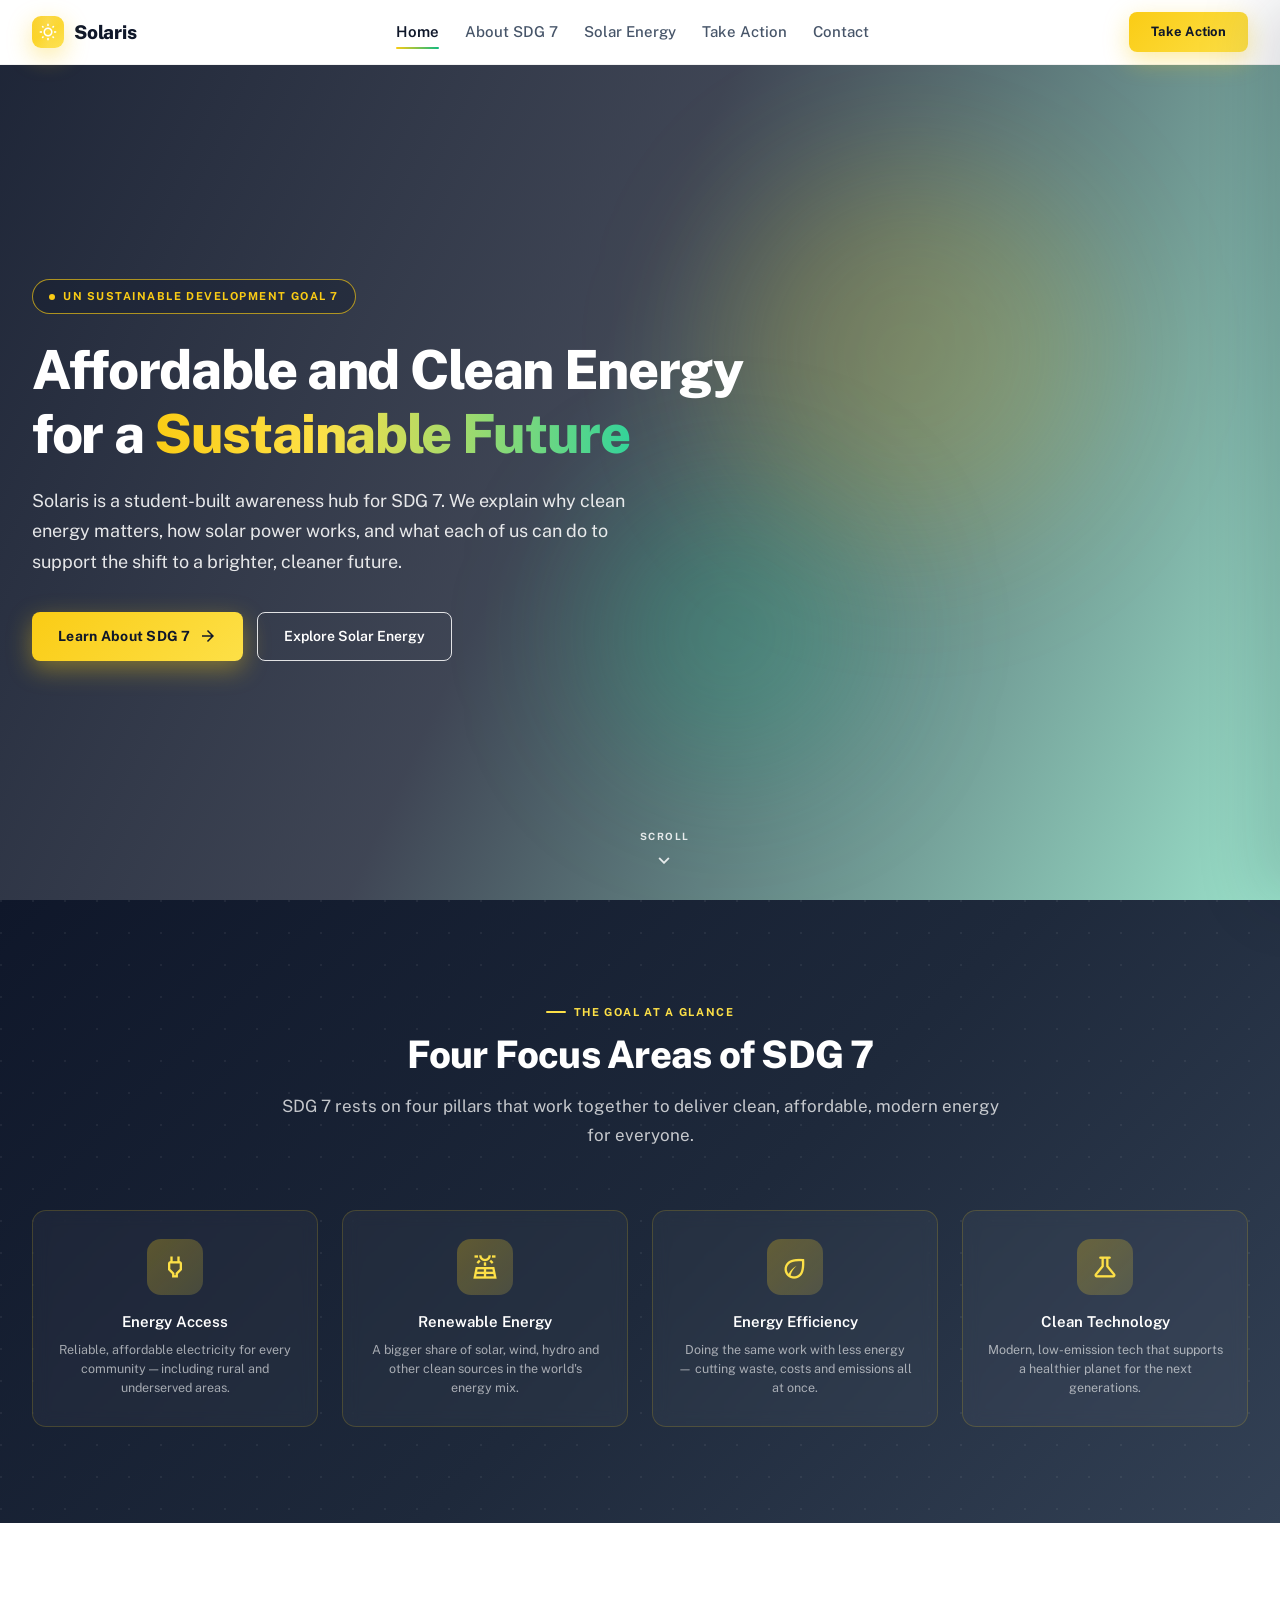
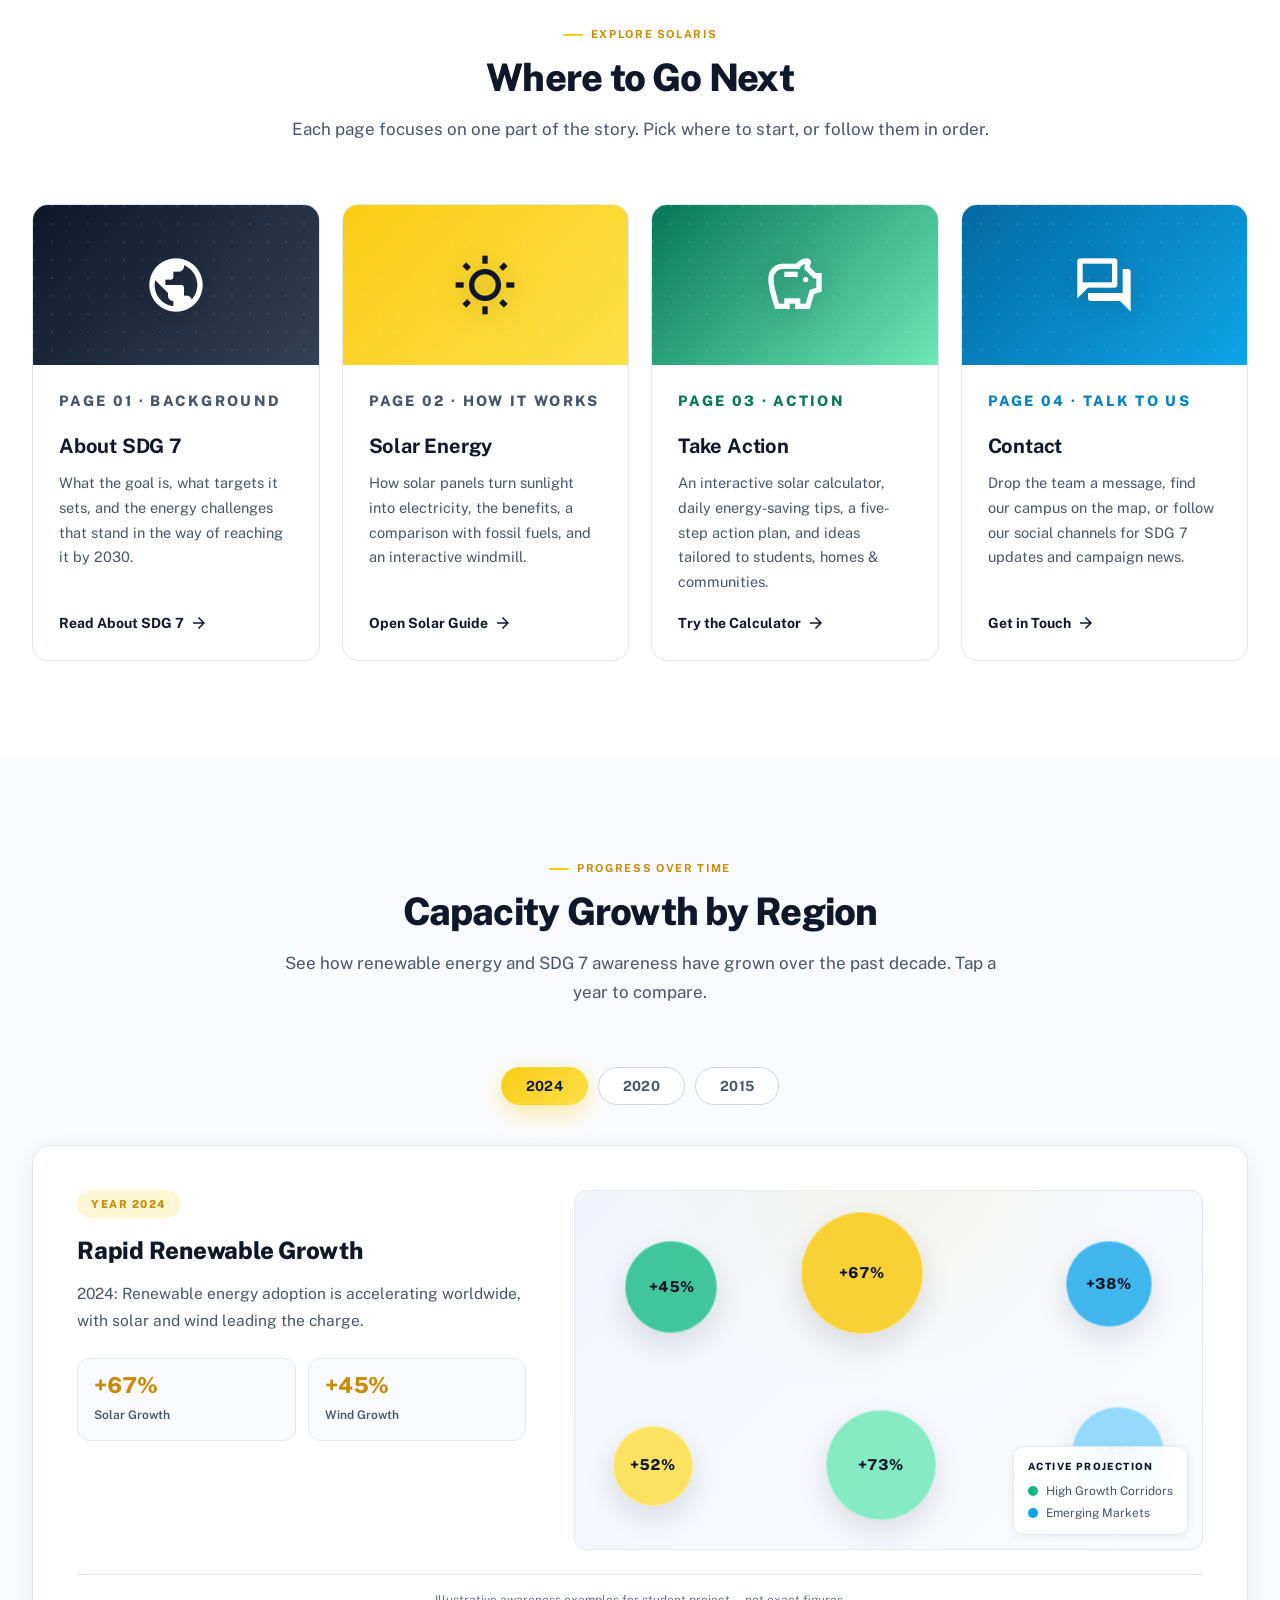
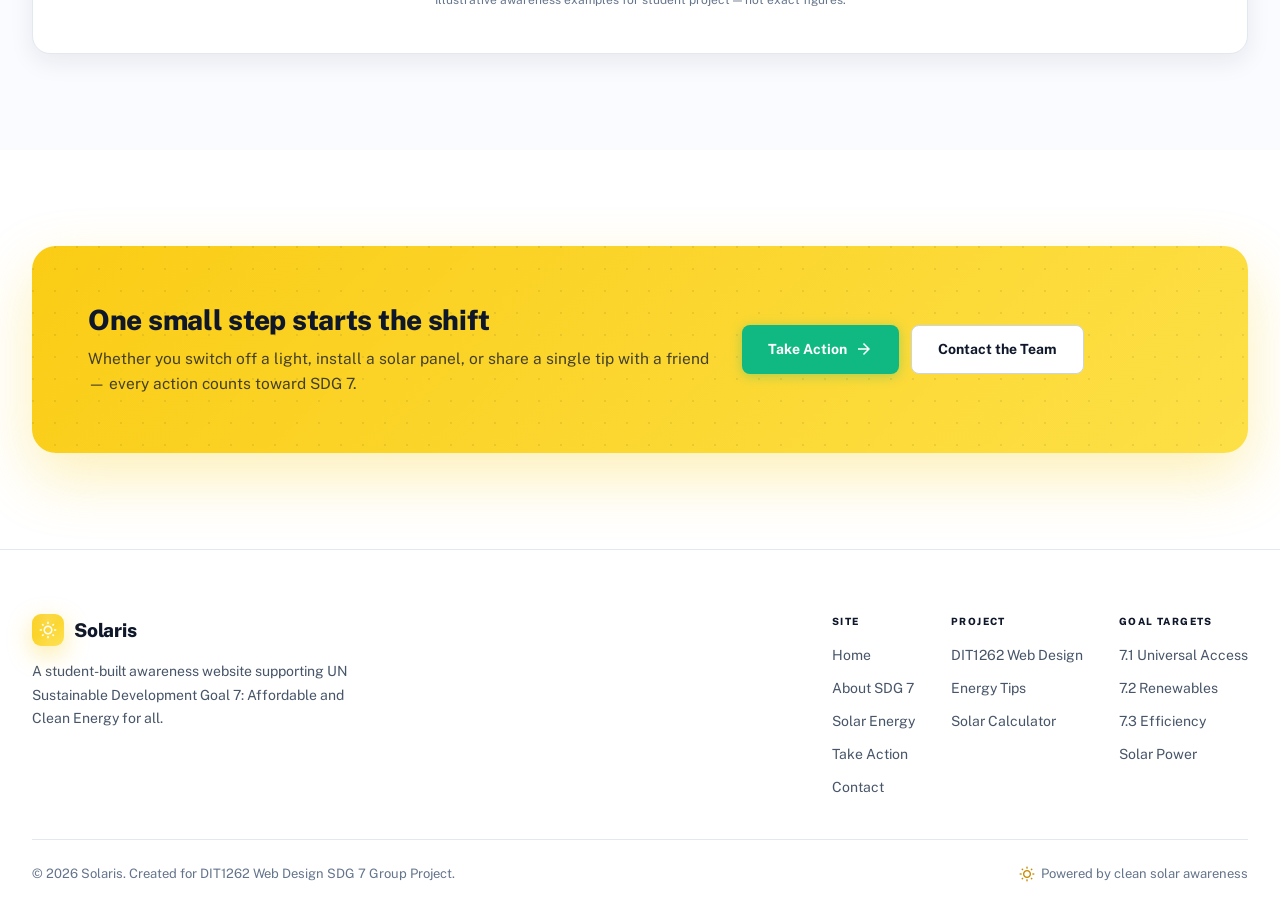
==== commit 7a325628: "Merge branch 'main' of https://github.com/zwong650-stack/Website-Assignment" ====
--- a/index.html
+++ b/index.html
@@ -15,50 +15,22 @@
 
   <!-- Page-scoped palette: emerald #10B981 (primary), navy #0F172A (secondary), yellow #FACC15 (accent) -->
   <style>
-    /* Clean white page; navy navbar for strong contrast and a modern sustainability feel */
+    /* Home page inherits the shared Solaris theme (white navbar, yellow accent,
+       yellow buttons). Only the full-bleed image hero needs page-specific tuning. */
     body { background:#ffffff; }
-    .navbar {
-      background:#0F172A;
-      border-bottom:1px solid rgba(255,255,255,.06);
-    }
-    .navbar.scrolled {
-      background:rgba(15,23,42,.88);
-      backdrop-filter:blur(20px);
-      -webkit-backdrop-filter:blur(20px);
-      box-shadow:0 1px 0 rgba(255,255,255,.04), 0 8px 32px rgba(15,23,42,.35);
-    }
-    /* Light navbar text on dark navbar */
-    .navbar .logo { color:#ffffff; }
-    .navbar .nav-link { color:rgba(255,255,255,.78); }
-    .navbar .nav-link:hover { color:#ffffff; }
-    .navbar .nav-link.active { color:#FACC15; }
-    .navbar .hamburger span { background:#ffffff; }
-    /* Logo mark — emerald with yellow sun for the sustainability + solar feel */
-    .navbar .logo-mark {
-      background:linear-gradient(135deg,#10B981 0%,#34D399 100%);
-      color:#0F172A;
-      box-shadow:0 4px 14px rgba(16,185,129,.45);
-    }
-    /* Navbar primary CTA — yellow accent for the "Take Action" pill */
-    .navbar .nav-actions .btn-primary {
-      background:#FACC15;
-      color:#0F172A;
-      box-shadow:0 6px 18px rgba(250,204,21,.35);
-    }
-    .navbar .nav-actions .btn-primary:hover {
-      background:#fbd72a;
-      box-shadow:0 8px 22px rgba(250,204,21,.45);
-    }
-
-    /* Hero — navy → emerald gradient overlay (readable, vibrant, on-brand) */
+
+    /* Hero overlay — dark navy fading to a soft green edge (on-brand) */
     .image-hero .hero-overlay {
       background:linear-gradient(
         115deg,
         rgba(15,23,42,.94) 0%,
-        rgba(15,23,42,.82) 45%,
-        rgba(16,185,129,.55) 100%
+        rgba(15,23,42,.80) 45%,
+        rgba(16,185,129,.42) 100%
       );
     }
+    /* Soft yellow + green halos on the dark hero */
+    .image-hero .hero-orb-a { background:rgba(250,204,21,.18); }
+    .image-hero .hero-orb-b { background:rgba(16,185,129,.22); }
 
     /* Pill badge — yellow outline + yellow text (solar accent on dark) */
     .image-hero .hero-badge {
@@ -72,25 +44,14 @@
     .image-hero h1 { color:#ffffff; }
     .image-hero .lead { color:rgba(255,255,255,.88); }
 
-    /* Accent phrase — yellow → emerald gradient ties the whole palette together */
+    /* Accent phrase — yellow → green gradient ties the palette together */
     .image-hero h1 .accent {
       background:linear-gradient(90deg,#FACC15 0%,#FDE047 35%,#34D399 100%);
       -webkit-background-clip:text; background-clip:text;
       -webkit-text-fill-color:transparent; color:transparent;
     }
 
-    /* Primary CTA — emerald with white text (the renewable-energy signal color) */
-    .image-hero .btn-primary {
-      background:#10B981;
-      color:#ffffff;
-      box-shadow:0 8px 24px rgba(16,185,129,.45);
-    }
-    .image-hero .btn-primary:hover {
-      background:#0ea371;
-      box-shadow:0 10px 28px rgba(16,185,129,.55);
-    }
-
-    /* Ghost CTA — white outline + white text on the dark hero */
+    /* Ghost CTA — white outline on the dark hero (primary CTA stays shared yellow) */
     .image-hero .btn-ghost {
       background:transparent;
       border:1.5px solid rgba(255,255,255,.85);
@@ -101,10 +62,6 @@
       border-color:#ffffff;
       color:#ffffff;
     }
-
-    /* Hero orbs — soft emerald + yellow halos */
-    .image-hero .hero-orb-a { background:rgba(250,204,21,.18); }
-    .image-hero .hero-orb-b { background:rgba(16,185,129,.22); }
 
     /* Scroll hint readable on dark hero */
     .image-hero .scroll-hint { color:rgba(255,255,255,.85); }
